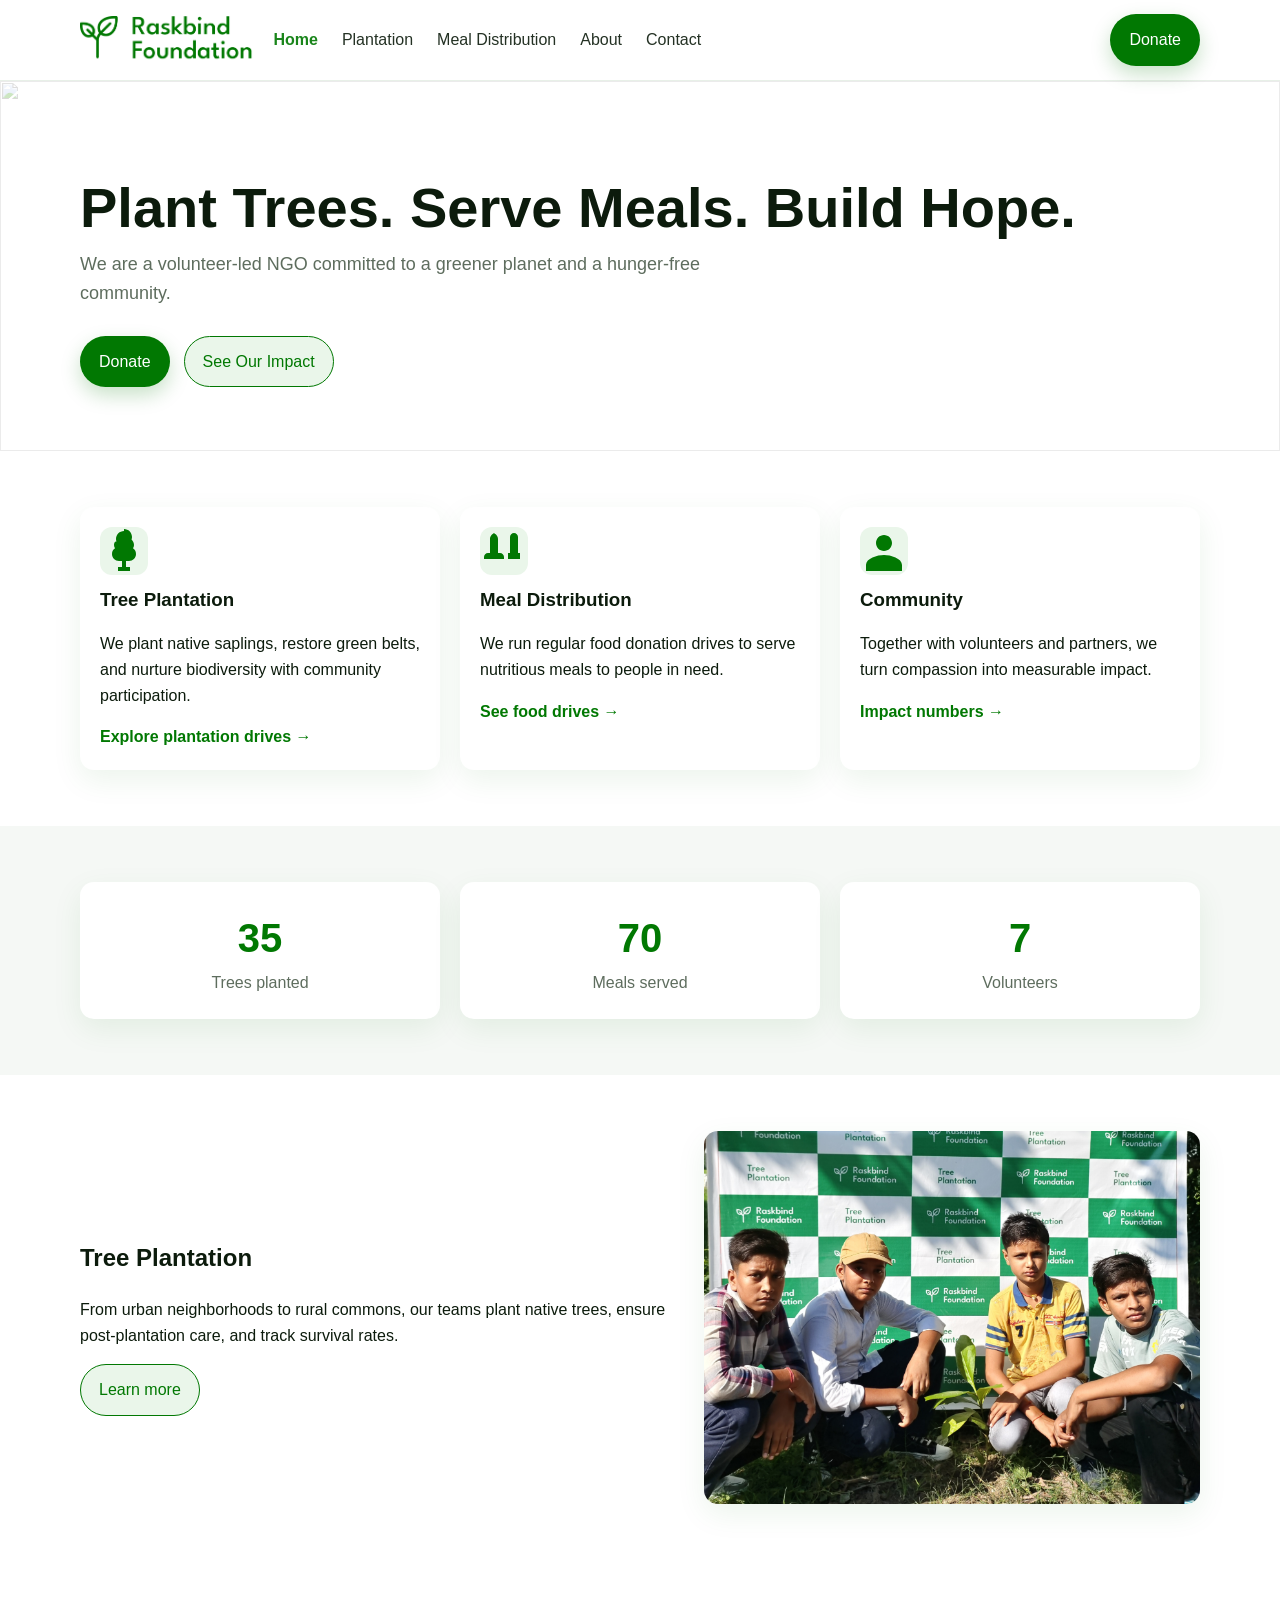
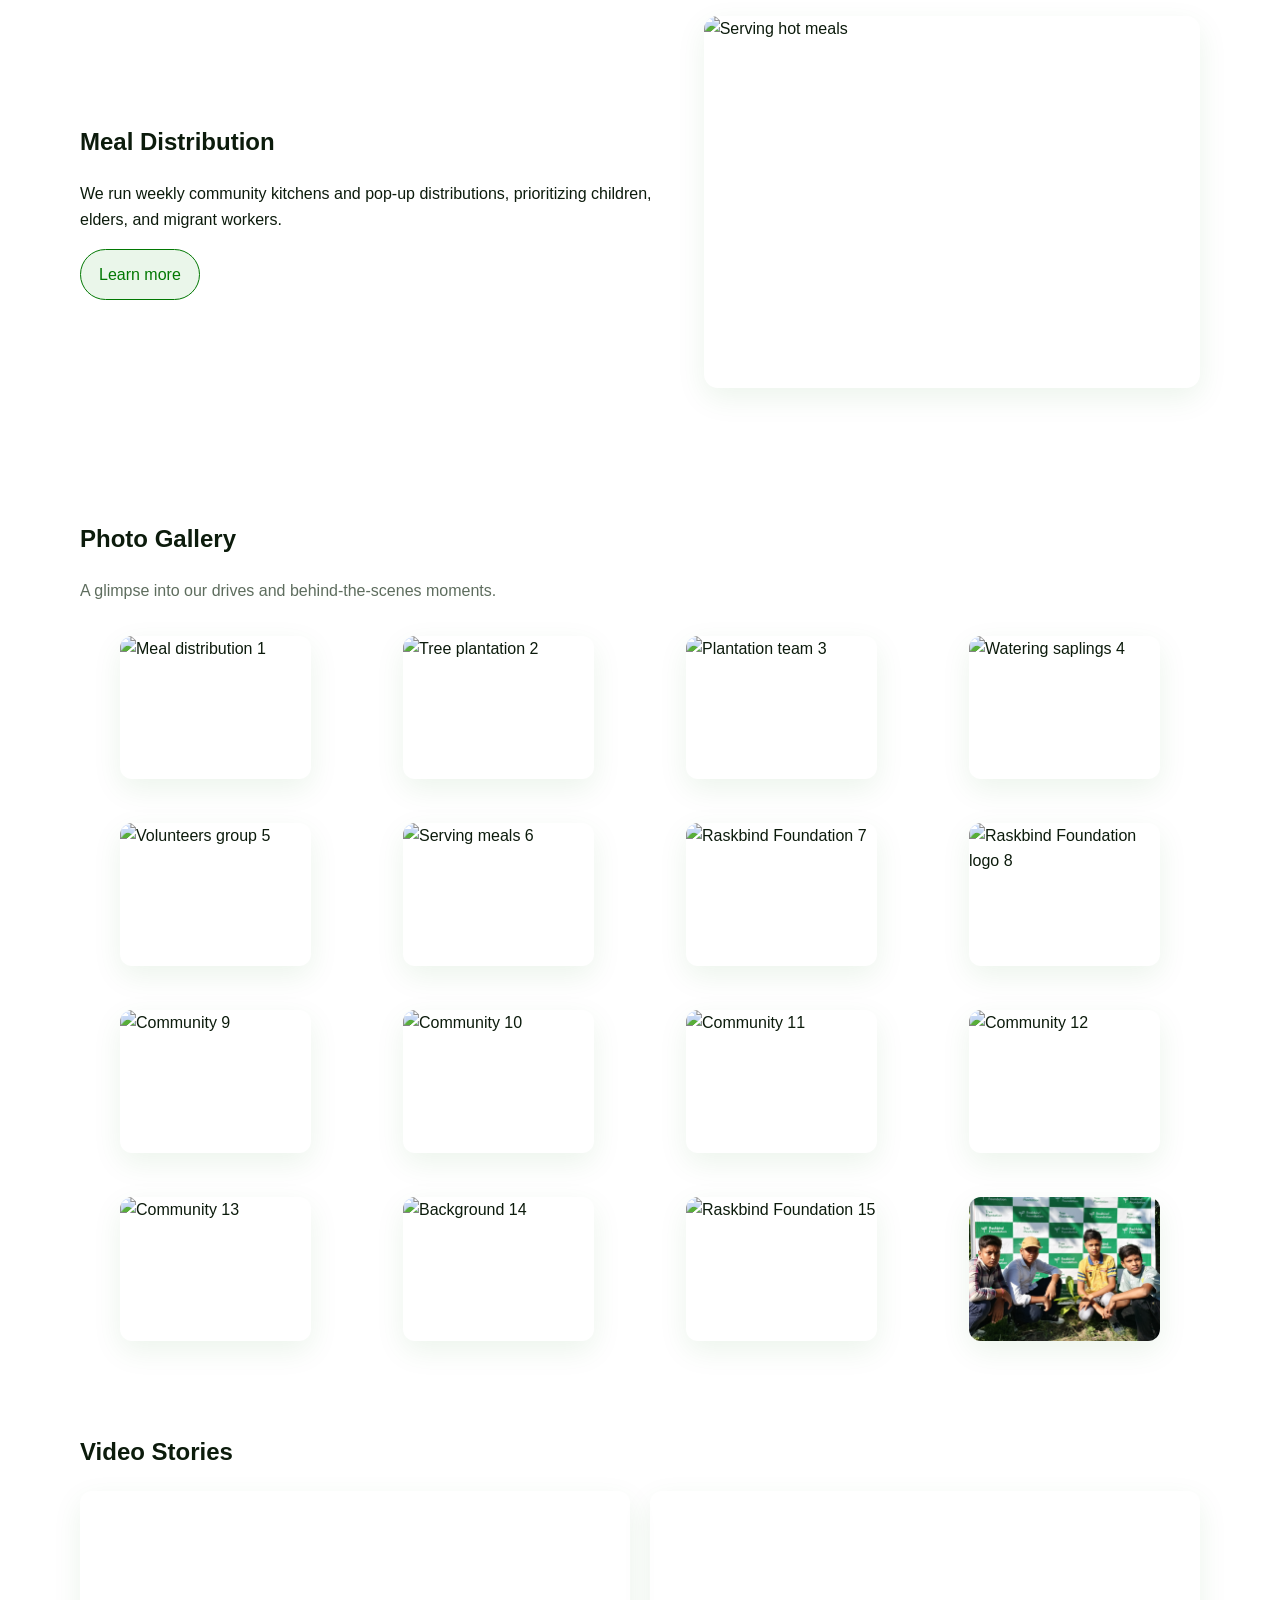
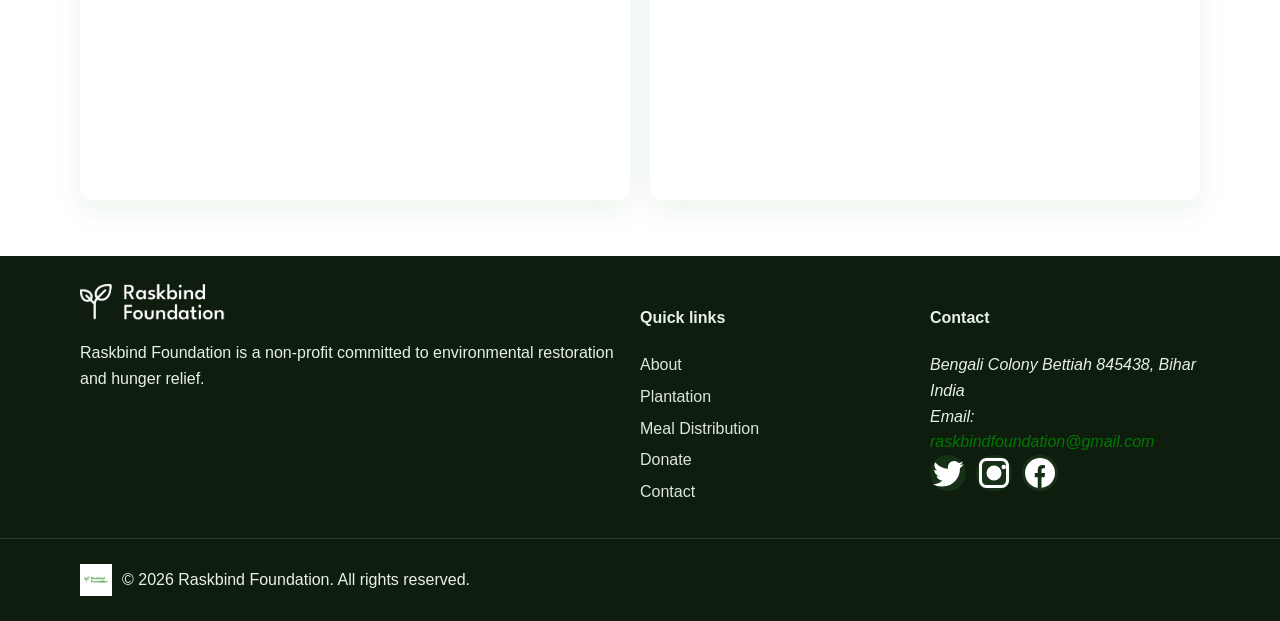
==== index.html @ e59720b3 "first commit" ====
<!DOCTYPE html>
<html lang="en">
<head>
  <meta charset="UTF-8" />
  <meta name="viewport" content="width=device-width, initial-scale=1" />
  <title>Raskbind Foundation | Home</title>
  <meta name="description" content="Raskbind Foundation - Plant Trees. Serve Meals. Build Hope. Join our tree plantation and meal distribution drives." />
  <link rel="preload" href="assets/css/style.css" as="style" />
  <link rel="stylesheet" href="assets/css/style.css" />
  <link rel="icon" href="Images/Green bg logo.jpg" />
</head>
<body>
  <a class="skip-link" href="#main">Skip to content</a>

  <header class="site-header" role="banner">
    <div class="container header-inner">
      <a class="brand" href="index.html" aria-label="Raskbind Foundation home">
        <img src="Images/logo1.png" alt="Raskbind Foundation logo" />
      </a>

      <button class="nav-toggle" aria-expanded="false" aria-controls="primary-nav" aria-label="Open menu">
        <span></span><span></span><span></span>
      </button>

      <nav id="primary-nav" class="nav" role="navigation" aria-label="Primary">
        <ul>
          <li><a href="index.html" aria-current="page">Home</a></li>
          <li><a href="plantation.html">Plantation</a></li>
          <li><a href="meals.html">Meal Distribution</a></li>
          <li><a href="about.html">About</a></li>
          <li><a href="contact.html">Contact</a></li>
        </ul>
      </nav>
      <a class="btn btn-primary donate-cta" href="donate.html">Donate</a>
    </div>
  </header>

  <main id="main">
    <section class="hero" aria-label="Hero">
      <div class="hero-bg" aria-hidden="true">
        <img src="Images/Gallery/plantation-3.jpg" alt="" loading="eager" />
      </div>
      <div class="container hero-content animate-in">
        <h1>Plant Trees. Serve Meals. Build Hope.</h1>
        <p>We are a volunteer-led NGO committed to a greener planet and a hunger-free community.</p>
        <div class="hero-actions">
          <a class="btn btn-primary" href="donate.html">Donate</a>
          <a class="btn btn-outline" href="#impact">See Our Impact</a>
        </div>
      </div>
    </section>

    <section class="pillars container" aria-label="Our Programs">
      <div class="pillar animate-in">
        <div class="icon">
          <svg viewBox="0 0 24 24" aria-hidden="true"><path fill="#017802" d="M12 2c-2.21 0-4 1.79-4 4 0 .46.08.9.23 1.31C7.5 7.11 7 7.98 7 9c0 .62.19 1.19.51 1.66C6.62 11.14 6 12.21 6 13.5 6 15.43 7.57 17 9.5 17H11v3H9v2h6v-2h-2v-3h1.5c1.93 0 3.5-1.57 3.5-3.5 0-1.29-.62-2.36-1.51-2.84.32-.47.51-1.04.51-1.66 0-1.02-.5-1.89-1.23-2.69.15-.41.23-.85.23-1.31 0-2.21-1.79-4-4-4z"/></svg>
        </div>
        <h3>Tree Plantation</h3>
        <p>We plant native saplings, restore green belts, and nurture biodiversity with community participation.</p>
        <a class="text-link" href="plantation.html">Explore plantation drives →</a>
      </div>

      <div class="pillar animate-in">
        <div class="icon">
          <svg viewBox="0 0 24 24" aria-hidden="true"><path fill="#017802" d="M8 3c-1.66 0-3 1.34-3 3v7H4c-1.1 0-2 .9-2 2v1h10v-1c0-1.1-.9-2-2-2H9V6c0-1.66-1.34-3-3-3zm9 0c-1.1 0-2 .9-2 2v8h-1v3h6v-3h-1V5c0-1.1-.9-2-2-2z"/></svg>
        </div>
        <h3>Meal Distribution</h3>
        <p>We run regular food donation drives to serve nutritious meals to people in need.</p>
        <a class="text-link" href="meals.html">See food drives →</a>
      </div>

      <div class="pillar animate-in">
        <div class="icon">
          <svg viewBox="0 0 24 24" aria-hidden="true"><path fill="#017802" d="M12 12c2.21 0 4-1.79 4-4s-1.79-4-4-4-4 1.79-4 4 1.79 4 4 4zm0 2c-3.31 0-9 1.66-9 5v3h18v-3c0-3.34-5.69-5-9-5z"/></svg>
        </div>
        <h3>Community</h3>
        <p>Together with volunteers and partners, we turn compassion into measurable impact.</p>
        <a class="text-link" href="#impact">Impact numbers →</a>
      </div>
    </section>

    <section id="impact" class="impact">
      <div class="container">
        <div class="impact-grid">
          <div class="impact-card animate-in">
            <div class="impact-value" data-target="50">0</div>
            <div class="impact-label">Trees planted</div>
          </div>
          <div class="impact-card animate-in">
            <div class="impact-value" data-target="100">0</div>
            <div class="impact-label">Meals served</div>
          </div>
          <div class="impact-card animate-in">
            <div class="impact-value" data-target="10">0</div>
            <div class="impact-label">Volunteers</div>
          </div>
        </div>
      </div>
    </section>

    <section class="feature-split container">
      <div class="split-text animate-in">
        <h2>Tree Plantation</h2>
        <p>From urban neighborhoods to rural commons, our teams plant native trees, ensure post-plantation care, and track survival rates.</p>
        <a class="btn btn-outline" href="plantation.html">Learn more</a>
      </div>
      <div class="split-media animate-in">
        <img src="Images/Gallery/plantation-17.jpg" alt="Volunteers planting saplings" loading="lazy" />
      </div>
    </section>

    <section class="feature-split container">
      <div class="split-text animate-in">
        <h2>Meal Distribution</h2>
        <p>We run weekly community kitchens and pop-up distributions, prioritizing children, elders, and migrant workers.</p>
        <a class="btn btn-outline" href="meals.html">Learn more</a>
      </div>
      <div class="split-media animate-in">
        <img src="https://i.pinimg.com/736x/bb/57/a9/bb57a94602741cc9d65540580181bd4f.jpg" alt="Serving hot meals" loading="lazy" />
      </div>
    </section>

    <section class="gallery-section" aria-label="Photo Gallery">
      <div class="container">
        <h2 class="animate-in">Photo Gallery</h2>
        <p class="muted animate-in">A glimpse into our drives and behind-the-scenes moments.</p>
        <div id="galleryGrid" class="gallery-grid" aria-live="polite"></div>
      </div>
    </section>

    <section class="video-section" aria-label="Videos">
      <div class="container">
        <h2 class="animate-in">Video Stories</h2>
        <div class="video-grid">
          <div class="video-card animate-in">
            <div class="video-embed ratio-16x9">
              <iframe title="Raskbind plantation story" src="https://www.youtube.com/embed/lm9g_RVQgbk" loading="lazy" allowfullscreen></iframe>
            </div>
          </div>
          <div class="video-card animate-in">
            <div class="video-embed ratio-16x9">
              <iframe title="Raskbind meal distribution" src="https://www.youtube.com/embed/lFfiLcBSj1Q" loading="lazy" allowfullscreen></iframe>
            </div>
          </div>
        </div>
      </div>
    </section>
  </main>

  <footer class="site-footer">
    <div class="container footer-grid">
      <div class="footer-brand">
        <img src="Images/logo2.png" alt="Raskbind Foundation" />
        <p>Raskbind Foundation is a non-profit committed to environmental restoration and hunger relief.</p>
      </div>
      <nav class="footer-nav" aria-label="Footer">
        <h4>Quick links</h4>
        <ul>
          <li><a href="about.html">About</a></li>
          <li><a href="plantation.html">Plantation</a></li>
          <li><a href="meals.html">Meal Distribution</a></li>
          <li><a href="donate.html">Donate</a></li>
          <li><a href="contact.html">Contact</a></li>
        </ul>
      </nav>
      <div class="footer-contact">
        <h4>Contact</h4>
        <address>
          Bengali Colony Bettiah 845438, Bihar India<br />
          Email: <a href="mailto:raskbindfoundation@gmail.com">raskbindfoundation@gmail.com</a>
        </address>
        <div class="socials" aria-label="Social links">
          <a href="#" aria-label="Twitter" class="social">
            <svg viewBox="0 0 24 24" aria-hidden="true"><path fill="#fff" d="M22.46 6c-.77.35-1.6.58-2.46.69.89-.53 1.58-1.36 1.9-2.35-.84.5-1.77.87-2.76 1.07A4.15 4.15 0 0 0 16.1 4c-2.3 0-4.16 1.86-4.16 4.15 0 .33.04.66.11.97-3.46-.17-6.52-1.83-8.57-4.34-.36.62-.56 1.35-.56 2.12 0 1.46.75 2.75 1.9 3.51-.7-.02-1.36-.21-1.94-.53v.05c0 2.04 1.45 3.74 3.36 4.12-.35.1-.72.15-1.1.15-.27 0-.53-.03-.78-.07.53 1.64 2.06 2.83 3.88 2.86A8.33 8.33 0 0 1 2 19.54 11.76 11.76 0 0 0 8.29 21c7.55 0 11.68-6.25 11.68-11.67 0-.18 0-.35-.01-.53.8-.57 1.5-1.28 2.05-2.1z"/></svg>
          </a>
          <a href="#" aria-label="Instagram" class="social">
            <svg viewBox="0 0 24 24" aria-hidden="true"><path fill="#fff" d="M7 2C4.24 2 2 4.24 2 7v10c0 2.76 2.24 5 5 5h10c2.76 0 5-2.24 5-5V7c0-2.76-2.24-5-5-5H7zm10 2c1.66 0 3 1.34 3 3v10c0 1.66-1.34 3-3 3H7c-1.66 0-3-1.34-3-3V7c0-1.66 1.34-3 3-3h10zm-5 3a5 5 0 1 0 0 10 5 5 0 0 0 0-10zm6.5-.5a1.5 1.5 0 1 0 0 3 1.5 1.5 0 0 0 0-3z"/></svg>
          </a>
          <a href="#" aria-label="Facebook" class="social">
            <svg viewBox="0 0 24 24" aria-hidden="true"><path fill="#fff" d="M22 12a10 10 0 1 0-11.5 9.9v-7h-2v-2.9h2v-2.2c0-2 1.2-3.1 3-3.1.9 0 1.8.1 1.8.1v2h-1c-1 0-1.3.6-1.3 1.2v2h2.4L15 14.9h-2v7A10 10 0 0 0 22 12"/></svg>
          </a>
        </div>
      </div>
    </div>
    <div class="footer-bottom">
      <div class="container">
        <img src="Images/White%20bg%20logo.png" alt="Raskbind Foundation" width="32" height="32" />
        <p>© <span id="year"></span> Raskbind Foundation. All rights reserved.</p>
      </div>
    </div>
  </footer>

  <script src="assets/js/main.js" defer></script>
</body>
</html>
---- assets/css/style.css ----
:root{
  --primary:#017802;
  --text:#0c1b0c;
  --muted:#5e6d5e;
  --bg:#ffffff;
  --bg-alt:#f5f8f5;
  --card:#ffffff;
  --shadow:0 10px 30px rgba(1,120,2,0.08);
  --radius:14px;
}
*{box-sizing:border-box}
html,body{margin:0;padding:0}
body{
  font-family: ui-sans-serif, -apple-system, Segoe UI, Roboto, Helvetica, Arial, "Apple Color Emoji","Segoe UI Emoji";
  color:var(--text);
  background:var(--bg);
  line-height:1.6;
}
img{display:block}
main img{width:100%;aspect-ratio:4/3;height:auto;object-fit:cover}
a{color:var(--primary);text-decoration:none}
.container{width:min(1120px, 92%);margin-inline:auto}
.section{padding:64px 0}
.muted{color:var(--muted)}
.sr-only{position:absolute;width:1px;height:1px;padding:0;margin:-1px;overflow:hidden;clip:rect(0,0,0,0);white-space:nowrap;border:0}
.skip-link{position:absolute;left:-999px;top:auto}
.skip-link:focus{left:16px;top:16px;background:#fff;padding:8px 12px;border-radius:8px;box-shadow:var(--shadow)}

/* Header */
.site-header{position:sticky;top:0;background:rgba(255,255,255,0.9);backdrop-filter:saturate(180%) blur(10px);z-index:50;border-bottom:1px solid #e8f0e8}
.header-inner{display:flex;align-items:center;justify-content:space-between;gap:20px;padding:14px 0}
.brand{display:flex;align-items:center;gap:20px;color:inherit;font-weight:700}
.brand img{height:48px;width:auto}
@media (max-width: 640px){
  .brand img{height:36px;width:auto}
}
.nav ul{list-style:none;display:flex;gap:24px;margin:0;padding:0}
.nav a{color:inherit;opacity:.9}
.nav a[aria-current="page"]{color:var(--primary);font-weight:600}
.donate-cta{margin-left:auto}

.nav-toggle{display:none;flex-direction:column;gap:4px;background:none;border:none}
.nav-toggle span{display:block;width:22px;height:2px;background:#263326;border-radius:2px}

/* Hero */
.hero{position:relative;isolation:isolate}
.hero-bg{position:absolute;inset:0;z-index:-1;opacity:.3}
.hero-bg img{width:100%;height:100%;object-fit:cover}
.hero .hero-content{padding:96px 0 64px}
.hero h1{font-size:clamp(32px, 5vw, 56px);line-height:1.1;margin:0 0 12px}
.hero p{max-width:700px;font-size:18px;color:var(--muted);margin:0 0 28px}
.hero-actions{display:flex;gap:14px;flex-wrap:wrap}

/* Buttons */
.btn{display:inline-flex;align-items:center;justify-content:center;gap:10px;padding:12px 18px;border-radius:999px;border:1px solid transparent;cursor:pointer;transition:.2s ease;white-space:nowrap}
.btn:focus{outline:3px solid #a6e0a6;outline-offset:2px}
.btn-primary{background:var(--primary);color:#fff;box-shadow:0 8px 20px rgba(1,120,2,.22)}
.btn-primary:hover{transform:translateY(-1px);box-shadow:0 12px 24px rgba(1,120,2,.28)}
.btn-outline{border-color:var(--primary);color:var(--primary);background:#eaf6ea}
.btn-outline:hover{background:#def2de}
.btn-large{padding:14px 22px;font-size:18px}
.text-link{font-weight:600}

/* Pillars */
.pillars{display:grid;grid-template-columns:repeat(3,1fr);gap:20px;padding:56px 0}
.pillar{background:var(--card);border-radius:var(--radius);box-shadow:var(--shadow);padding:20px}
.pillar .icon{width:48px;height:48px;background:#eaf6ea;border-radius:12px;display:grid;place-items:center;margin-bottom:10px}
.pillar h3{margin:8px 0}

/* Impact */
.impact{background:var(--bg-alt);padding:56px 0}
.impact-grid{display:grid;grid-template-columns:repeat(3,1fr);gap:20px}
.impact-card{background:var(--card);border-radius:var(--radius);box-shadow:var(--shadow);padding:24px;text-align:center}
.impact-value{font-size:40px;font-weight:800;color:var(--primary)}
.impact-label{color:var(--muted)}

/* Feature split */
.feature-split{display:grid;grid-template-columns:1.2fr 1fr;gap:28px;align-items:center;padding:56px 0}
.feature-split.reverse{grid-template-columns:1fr 1.2fr}
.split-media img{border-radius:var(--radius);box-shadow:var(--shadow)}

/* Sub-hero */
.sub-hero{position:relative;background-size:cover;background-position:center;padding:96px 0;color:#fff}
.sub-hero.compact{padding:72px 0}
.sub-hero .overlay{position:absolute;inset:0;background:linear-gradient(180deg, rgba(0,0,0,.45), rgba(0,0,0,.35))}
.sub-hero .container{position:relative}
.sub-hero h1{font-size:42px;margin:0 0 8px}

/* Cards */
.cards-grid{display:grid;grid-template-columns:repeat(3,1fr);gap:20px}
.card{background:var(--card);border-radius:var(--radius);box-shadow:var(--shadow);overflow:hidden}
.card-body{padding:16px}
.card h3{margin:6px 0}

/* Gallery */
.gallery-section{padding:56px 0;background:var(--bg)}
.gallery-grid{display:grid;grid-template-columns:repeat(4,1fr);gap:12px}
.gallery-item{position:relative;overflow:hidden;border-radius:12px;box-shadow:var(--shadow);aspect-ratio:4/3}
.gallery-item img{width:100%;height:100%;object-fit:cover;transition:transform .5s ease}
.gallery-item:hover img{transform:scale(1.06)}

/* Video */
.video-grid{display:grid;grid-template-columns:repeat(2,1fr);gap:20px}
.ratio-16x9{position:relative;padding-top:56.25%;overflow:hidden;border-radius:12px;box-shadow:var(--shadow)}
.ratio-16x9 iframe{position:absolute;inset:0;width:100%;height:100%;border:0}

/* Forms */
form{max-width:700px}
.form-row{display:flex;flex-direction:column;margin-bottom:14px}
label{font-weight:600;margin-bottom:6px}
input,select,textarea{padding:12px 14px;font-size:16px;border:1px solid #d8e3d8;border-radius:12px;background:#fff}
input:focus,select:focus,textarea:focus{outline:3px solid #c9f0c9;border-color:#a8d9a8}
legend{font-weight:700;margin-bottom:8px}
.amount-grid{display:flex;flex-wrap:wrap;gap:10px}
.amount{background:#eaf6ea;border:1px solid #d1ecd1;border-radius:999px;padding:10px 16px;cursor:pointer}
.amount.active{background:var(--primary);color:#fff;border-color:transparent}
.custom-amount{position:relative;display:flex;align-items:center;gap:6px;background:#fff;border:1px dashed #d8e3d8;border-radius:999px;padding:6px 10px}
.custom-amount .currency{color:var(--muted)}
.secure-hint{display:flex;align-items:center;gap:8px;color:var(--muted);font-size:14px;margin-top:6px}

/* Checkout */
.checkout-panel{background:var(--card);border-radius:var(--radius);box-shadow:var(--shadow);padding:24px;max-width:840px;margin-inline:auto}
.checkout-header{display:flex;align-items:center;justify-content:space-between;gap:10px;margin-bottom:10px}
.badge{background:#eaf6ea;border:1px solid #cfe9cf;border-radius:999px;padding:6px 10px;font-size:12px}
.summary{border-top:1px solid #e8f0e8;border-bottom:1px solid #e8f0e8;padding:14px 0;margin:10px 0}
.summary-row{display:flex;align-items:center;justify-content:space-between;padding:8px 0}
.upi-box{display:grid;place-items:center;background:var(--bg-alt);border-radius:12px;padding:16px}
.pay-actions{display:flex;gap:10px;margin-top:12px}
.fine-print{color:var(--muted);font-size:13px;margin-top:10px}

/* Footer */
.site-footer{background:#0f1d0f;color:#e6f2e6;margin-top:56px}
.footer-grid{display:grid;grid-template-columns:2fr 1fr 1fr;gap:20px;padding:28px 0}
.footer-nav ul{list-style:none;margin:0;padding:0}
.footer-nav li{margin:6px 0}
.footer-nav a{color:#dbe8db}
.footer-bottom{border-top:1px solid #2b3a2b}
.footer-bottom .container{display:flex;align-items:center;gap:10px;padding:12px 0}
.socials{display:flex;gap:10px}
.social{display:inline-flex;align-items:center;justify-content:center;width:36px;height:36px;background:#173117;border-radius:999px}
.footer-brand img{height:40px;width:auto}
@media (max-width: 640px){
  .footer-brand img{height:36px;width:auto}
}

/* Animations */
.animate-in{opacity:0;transform:translateY(12px);transition:opacity .6s ease, transform .6s ease}
.animate-in.appear{opacity:1;transform:none}

/* Layout helpers */
.stats-grid{display:grid;grid-template-columns:repeat(3,1fr);gap:20px}
.stat{background:var(--card);border-radius:var(--radius);box-shadow:var(--shadow);padding:20px;text-align:center}
.stat-value{font-size:34px;font-weight:800;color:var(--primary)}
.stat-label{color:var(--muted)}
.about-grid{display:grid;grid-template-columns:repeat(2,1fr);gap:20px}
.about-block{background:var(--card);border-radius:var(--radius);box-shadow:var(--shadow);padding:20px}
.team-grid{display:grid;grid-template-columns:repeat(3,1fr);gap:20px}
.team-card{background:var(--card);border-radius:var(--radius);box-shadow:var(--shadow);padding:14px;text-align:center}
.team-card img{border-radius:12px;height:200px;object-fit:cover;width:100%}
.contact-grid{display:grid;grid-template-columns:1.2fr .8fr;gap:28px}

/* Plantation page specific tweaks */
.sub-hero{overflow:hidden}
.cards-grid img{width:100%;height:auto;display:block}
.card img{width:100%;aspect-ratio:4/3;height:auto;object-fit:cover}
.split-media img{width:100%;aspect-ratio:4/3;height:auto;object-fit:cover}

/* Responsive */
@media (max-width: 980px){
  .pillars{grid-template-columns:1fr 1fr}
  .impact-grid{grid-template-columns:1fr 1fr}
  .feature-split, .feature-split.reverse{grid-template-columns:1fr;}
  .cards-grid{grid-template-columns:1fr 1fr}
  .gallery-grid{grid-template-columns:repeat(3,1fr)}
  .video-grid{grid-template-columns:1fr}
  .footer-grid{grid-template-columns:1fr 1fr}
  .about-grid{grid-template-columns:1fr}
  .team-grid{grid-template-columns:1fr 1fr}
  .contact-grid{grid-template-columns:1fr}
  .stats-grid{grid-template-columns:1fr 1fr}
}
@media (max-width: 640px){
  .nav{position:fixed;inset:64px 0 auto 0;background:#ffffff;border-bottom:1px solid #e8f0e8;display:none}
  .nav.open{display:block}
  .nav ul{flex-direction:column;padding:12px}
  .nav-toggle{display:flex}
  .donate-cta{display:none}
  .pillars{grid-template-columns:1fr}
  .impact-grid{grid-template-columns:1fr}
  .cards-grid{grid-template-columns:1fr}
  .gallery-grid{grid-template-columns:1fr}
  .team-grid{grid-template-columns:1fr}
  .stats-grid{grid-template-columns:1fr}
} 

.transaction-id-input {
  margin-top: 1rem;
}

.transaction-id-input label {
  display: block;
  margin-bottom: 0.5rem;
  font-weight: 600;
}

.transaction-id-input input[type="text"] {
  width: 100%;
  padding: 0.75rem 1rem;
  border: 1px solid #ddd;
  border-radius: 0.5rem;
  font-size: 1rem;
}

.transaction-id-input input[type="text"]:focus {
  outline: 2px solid var(--color-primary);
  border-color: var(--color-primary);
}

.message {
  margin-top: 0.75rem;
  padding: 0.75rem 1rem;
  border-radius: 0.5rem;
  font-weight: 600;
  text-align: center;
  opacity: 0;
  transition: opacity 0.3s ease-in-out;
}

.message.success {
  background-color: #e6ffe6; /* Light green */
  color: #008000; /* Green */
  opacity: 1;
}

.message.error {
  background-color: #ffe6e6; /* Light red */
  color: #cc0000; /* Red */
  opacity: 1;
}
---- assets/css/style.css ----
:root{
  --primary:#017802;
  --text:#0c1b0c;
  --muted:#5e6d5e;
  --bg:#ffffff;
  --bg-alt:#f5f8f5;
  --card:#ffffff;
  --shadow:0 10px 30px rgba(1,120,2,0.08);
  --radius:14px;
}
*{box-sizing:border-box}
html,body{margin:0;padding:0}
body{
  font-family: ui-sans-serif, -apple-system, Segoe UI, Roboto, Helvetica, Arial, "Apple Color Emoji","Segoe UI Emoji";
  color:var(--text);
  background:var(--bg);
  line-height:1.6;
}
img{display:block}
main img{width:100%;aspect-ratio:4/3;height:auto;object-fit:cover}
a{color:var(--primary);text-decoration:none}
.container{width:min(1120px, 92%);margin-inline:auto}
.section{padding:64px 0}
.muted{color:var(--muted)}
.sr-only{position:absolute;width:1px;height:1px;padding:0;margin:-1px;overflow:hidden;clip:rect(0,0,0,0);white-space:nowrap;border:0}
.skip-link{position:absolute;left:-999px;top:auto}
.skip-link:focus{left:16px;top:16px;background:#fff;padding:8px 12px;border-radius:8px;box-shadow:var(--shadow)}

/* Header */
.site-header{position:sticky;top:0;background:rgba(255,255,255,0.9);backdrop-filter:saturate(180%) blur(10px);z-index:50;border-bottom:1px solid #e8f0e8}
.header-inner{display:flex;align-items:center;justify-content:space-between;gap:20px;padding:14px 0}
.brand{display:flex;align-items:center;gap:20px;color:inherit;font-weight:700}
.brand img{height:48px;width:auto}
@media (max-width: 640px){
  .brand img{height:36px;width:auto}
}
.nav ul{list-style:none;display:flex;gap:24px;margin:0;padding:0}
.nav a{color:inherit;opacity:.9}
.nav a[aria-current="page"]{color:var(--primary);font-weight:600}
.donate-cta{margin-left:auto}

.nav-toggle{display:none;flex-direction:column;gap:4px;background:none;border:none}
.nav-toggle span{display:block;width:22px;height:2px;background:#263326;border-radius:2px}

/* Hero */
.hero{position:relative;isolation:isolate}
.hero-bg{position:absolute;inset:0;z-index:-1;opacity:.3}
.hero-bg img{width:100%;height:100%;object-fit:cover}
.hero .hero-content{padding:96px 0 64px}
.hero h1{font-size:clamp(32px, 5vw, 56px);line-height:1.1;margin:0 0 12px}
.hero p{max-width:700px;font-size:18px;color:var(--muted);margin:0 0 28px}
.hero-actions{display:flex;gap:14px;flex-wrap:wrap}

/* Buttons */
.btn{display:inline-flex;align-items:center;justify-content:center;gap:10px;padding:12px 18px;border-radius:999px;border:1px solid transparent;cursor:pointer;transition:.2s ease;white-space:nowrap}
.btn:focus{outline:3px solid #a6e0a6;outline-offset:2px}
.btn-primary{background:var(--primary);color:#fff;box-shadow:0 8px 20px rgba(1,120,2,.22)}
.btn-primary:hover{transform:translateY(-1px);box-shadow:0 12px 24px rgba(1,120,2,.28)}
.btn-outline{border-color:var(--primary);color:var(--primary);background:#eaf6ea}
.btn-outline:hover{background:#def2de}
.btn-large{padding:14px 22px;font-size:18px}
.text-link{font-weight:600}

/* Pillars */
.pillars{display:grid;grid-template-columns:repeat(3,1fr);gap:20px;padding:56px 0}
.pillar{background:var(--card);border-radius:var(--radius);box-shadow:var(--shadow);padding:20px}
.pillar .icon{width:48px;height:48px;background:#eaf6ea;border-radius:12px;display:grid;place-items:center;margin-bottom:10px}
.pillar h3{margin:8px 0}

/* Impact */
.impact{background:var(--bg-alt);padding:56px 0}
.impact-grid{display:grid;grid-template-columns:repeat(3,1fr);gap:20px}
.impact-card{background:var(--card);border-radius:var(--radius);box-shadow:var(--shadow);padding:24px;text-align:center}
.impact-value{font-size:40px;font-weight:800;color:var(--primary)}
.impact-label{color:var(--muted)}

/* Feature split */
.feature-split{display:grid;grid-template-columns:1.2fr 1fr;gap:28px;align-items:center;padding:56px 0}
.feature-split.reverse{grid-template-columns:1fr 1.2fr}
.split-media img{border-radius:var(--radius);box-shadow:var(--shadow)}

/* Sub-hero */
.sub-hero{position:relative;background-size:cover;background-position:center;padding:96px 0;color:#fff}
.sub-hero.compact{padding:72px 0}
.sub-hero .overlay{position:absolute;inset:0;background:linear-gradient(180deg, rgba(0,0,0,.45), rgba(0,0,0,.35))}
.sub-hero .container{position:relative}
.sub-hero h1{font-size:42px;margin:0 0 8px}

/* Cards */
.cards-grid{display:grid;grid-template-columns:repeat(3,1fr);gap:20px}
.card{background:var(--card);border-radius:var(--radius);box-shadow:var(--shadow);overflow:hidden}
.card-body{padding:16px}
.card h3{margin:6px 0}

/* Gallery */
.gallery-section{padding:56px 0;background:var(--bg)}
.gallery-grid{display:grid;grid-template-columns:repeat(4,1fr);gap:12px}
.gallery-item{position:relative;overflow:hidden;border-radius:12px;box-shadow:var(--shadow);aspect-ratio:4/3}
.gallery-item img{width:100%;height:100%;object-fit:cover;transition:transform .5s ease}
.gallery-item:hover img{transform:scale(1.06)}

/* Video */
.video-grid{display:grid;grid-template-columns:repeat(2,1fr);gap:20px}
.ratio-16x9{position:relative;padding-top:56.25%;overflow:hidden;border-radius:12px;box-shadow:var(--shadow)}
.ratio-16x9 iframe{position:absolute;inset:0;width:100%;height:100%;border:0}

/* Forms */
form{max-width:700px}
.form-row{display:flex;flex-direction:column;margin-bottom:14px}
label{font-weight:600;margin-bottom:6px}
input,select,textarea{padding:12px 14px;font-size:16px;border:1px solid #d8e3d8;border-radius:12px;background:#fff}
input:focus,select:focus,textarea:focus{outline:3px solid #c9f0c9;border-color:#a8d9a8}
legend{font-weight:700;margin-bottom:8px}
.amount-grid{display:flex;flex-wrap:wrap;gap:10px}
.amount{background:#eaf6ea;border:1px solid #d1ecd1;border-radius:999px;padding:10px 16px;cursor:pointer}
.amount.active{background:var(--primary);color:#fff;border-color:transparent}
.custom-amount{position:relative;display:flex;align-items:center;gap:6px;background:#fff;border:1px dashed #d8e3d8;border-radius:999px;padding:6px 10px}
.custom-amount .currency{color:var(--muted)}
.secure-hint{display:flex;align-items:center;gap:8px;color:var(--muted);font-size:14px;margin-top:6px}

/* Checkout */
.checkout-panel{background:var(--card);border-radius:var(--radius);box-shadow:var(--shadow);padding:24px;max-width:840px;margin-inline:auto}
.checkout-header{display:flex;align-items:center;justify-content:space-between;gap:10px;margin-bottom:10px}
.badge{background:#eaf6ea;border:1px solid #cfe9cf;border-radius:999px;padding:6px 10px;font-size:12px}
.summary{border-top:1px solid #e8f0e8;border-bottom:1px solid #e8f0e8;padding:14px 0;margin:10px 0}
.summary-row{display:flex;align-items:center;justify-content:space-between;padding:8px 0}
.upi-box{display:grid;place-items:center;background:var(--bg-alt);border-radius:12px;padding:16px}
.pay-actions{display:flex;gap:10px;margin-top:12px}
.fine-print{color:var(--muted);font-size:13px;margin-top:10px}

/* Footer */
.site-footer{background:#0f1d0f;color:#e6f2e6;margin-top:56px}
.footer-grid{display:grid;grid-template-columns:2fr 1fr 1fr;gap:20px;padding:28px 0}
.footer-nav ul{list-style:none;margin:0;padding:0}
.footer-nav li{margin:6px 0}
.footer-nav a{color:#dbe8db}
.footer-bottom{border-top:1px solid #2b3a2b}
.footer-bottom .container{display:flex;align-items:center;gap:10px;padding:12px 0}
.socials{display:flex;gap:10px}
.social{display:inline-flex;align-items:center;justify-content:center;width:36px;height:36px;background:#173117;border-radius:999px}
.footer-brand img{height:40px;width:auto}
@media (max-width: 640px){
  .footer-brand img{height:36px;width:auto}
}

/* Animations */
.animate-in{opacity:0;transform:translateY(12px);transition:opacity .6s ease, transform .6s ease}
.animate-in.appear{opacity:1;transform:none}

/* Layout helpers */
.stats-grid{display:grid;grid-template-columns:repeat(3,1fr);gap:20px}
.stat{background:var(--card);border-radius:var(--radius);box-shadow:var(--shadow);padding:20px;text-align:center}
.stat-value{font-size:34px;font-weight:800;color:var(--primary)}
.stat-label{color:var(--muted)}
.about-grid{display:grid;grid-template-columns:repeat(2,1fr);gap:20px}
.about-block{background:var(--card);border-radius:var(--radius);box-shadow:var(--shadow);padding:20px}
.team-grid{display:grid;grid-template-columns:repeat(3,1fr);gap:20px}
.team-card{background:var(--card);border-radius:var(--radius);box-shadow:var(--shadow);padding:14px;text-align:center}
.team-card img{border-radius:12px;height:200px;object-fit:cover;width:100%}
.contact-grid{display:grid;grid-template-columns:1.2fr .8fr;gap:28px}

/* Plantation page specific tweaks */
.sub-hero{overflow:hidden}
.cards-grid img{width:100%;height:auto;display:block}
.card img{width:100%;aspect-ratio:4/3;height:auto;object-fit:cover}
.split-media img{width:100%;aspect-ratio:4/3;height:auto;object-fit:cover}

/* Responsive */
@media (max-width: 980px){
  .pillars{grid-template-columns:1fr 1fr}
  .impact-grid{grid-template-columns:1fr 1fr}
  .feature-split, .feature-split.reverse{grid-template-columns:1fr;}
  .cards-grid{grid-template-columns:1fr 1fr}
  .gallery-grid{grid-template-columns:repeat(3,1fr)}
  .video-grid{grid-template-columns:1fr}
  .footer-grid{grid-template-columns:1fr 1fr}
  .about-grid{grid-template-columns:1fr}
  .team-grid{grid-template-columns:1fr 1fr}
  .contact-grid{grid-template-columns:1fr}
  .stats-grid{grid-template-columns:1fr 1fr}
}
@media (max-width: 640px){
  .nav{position:fixed;inset:64px 0 auto 0;background:#ffffff;border-bottom:1px solid #e8f0e8;display:none}
  .nav.open{display:block}
  .nav ul{flex-direction:column;padding:12px}
  .nav-toggle{display:flex}
  .donate-cta{display:none}
  .pillars{grid-template-columns:1fr}
  .impact-grid{grid-template-columns:1fr}
  .cards-grid{grid-template-columns:1fr}
  .gallery-grid{grid-template-columns:1fr}
  .team-grid{grid-template-columns:1fr}
  .stats-grid{grid-template-columns:1fr}
} 

.transaction-id-input {
  margin-top: 1rem;
}

.transaction-id-input label {
  display: block;
  margin-bottom: 0.5rem;
  font-weight: 600;
}

.transaction-id-input input[type="text"] {
  width: 100%;
  padding: 0.75rem 1rem;
  border: 1px solid #ddd;
  border-radius: 0.5rem;
  font-size: 1rem;
}

.transaction-id-input input[type="text"]:focus {
  outline: 2px solid var(--color-primary);
  border-color: var(--color-primary);
}

.message {
  margin-top: 0.75rem;
  padding: 0.75rem 1rem;
  border-radius: 0.5rem;
  font-weight: 600;
  text-align: center;
  opacity: 0;
  transition: opacity 0.3s ease-in-out;
}

.message.success {
  background-color: #e6ffe6; /* Light green */
  color: #008000; /* Green */
  opacity: 1;
}

.message.error {
  background-color: #ffe6e6; /* Light red */
  color: #cc0000; /* Red */
  opacity: 1;
}
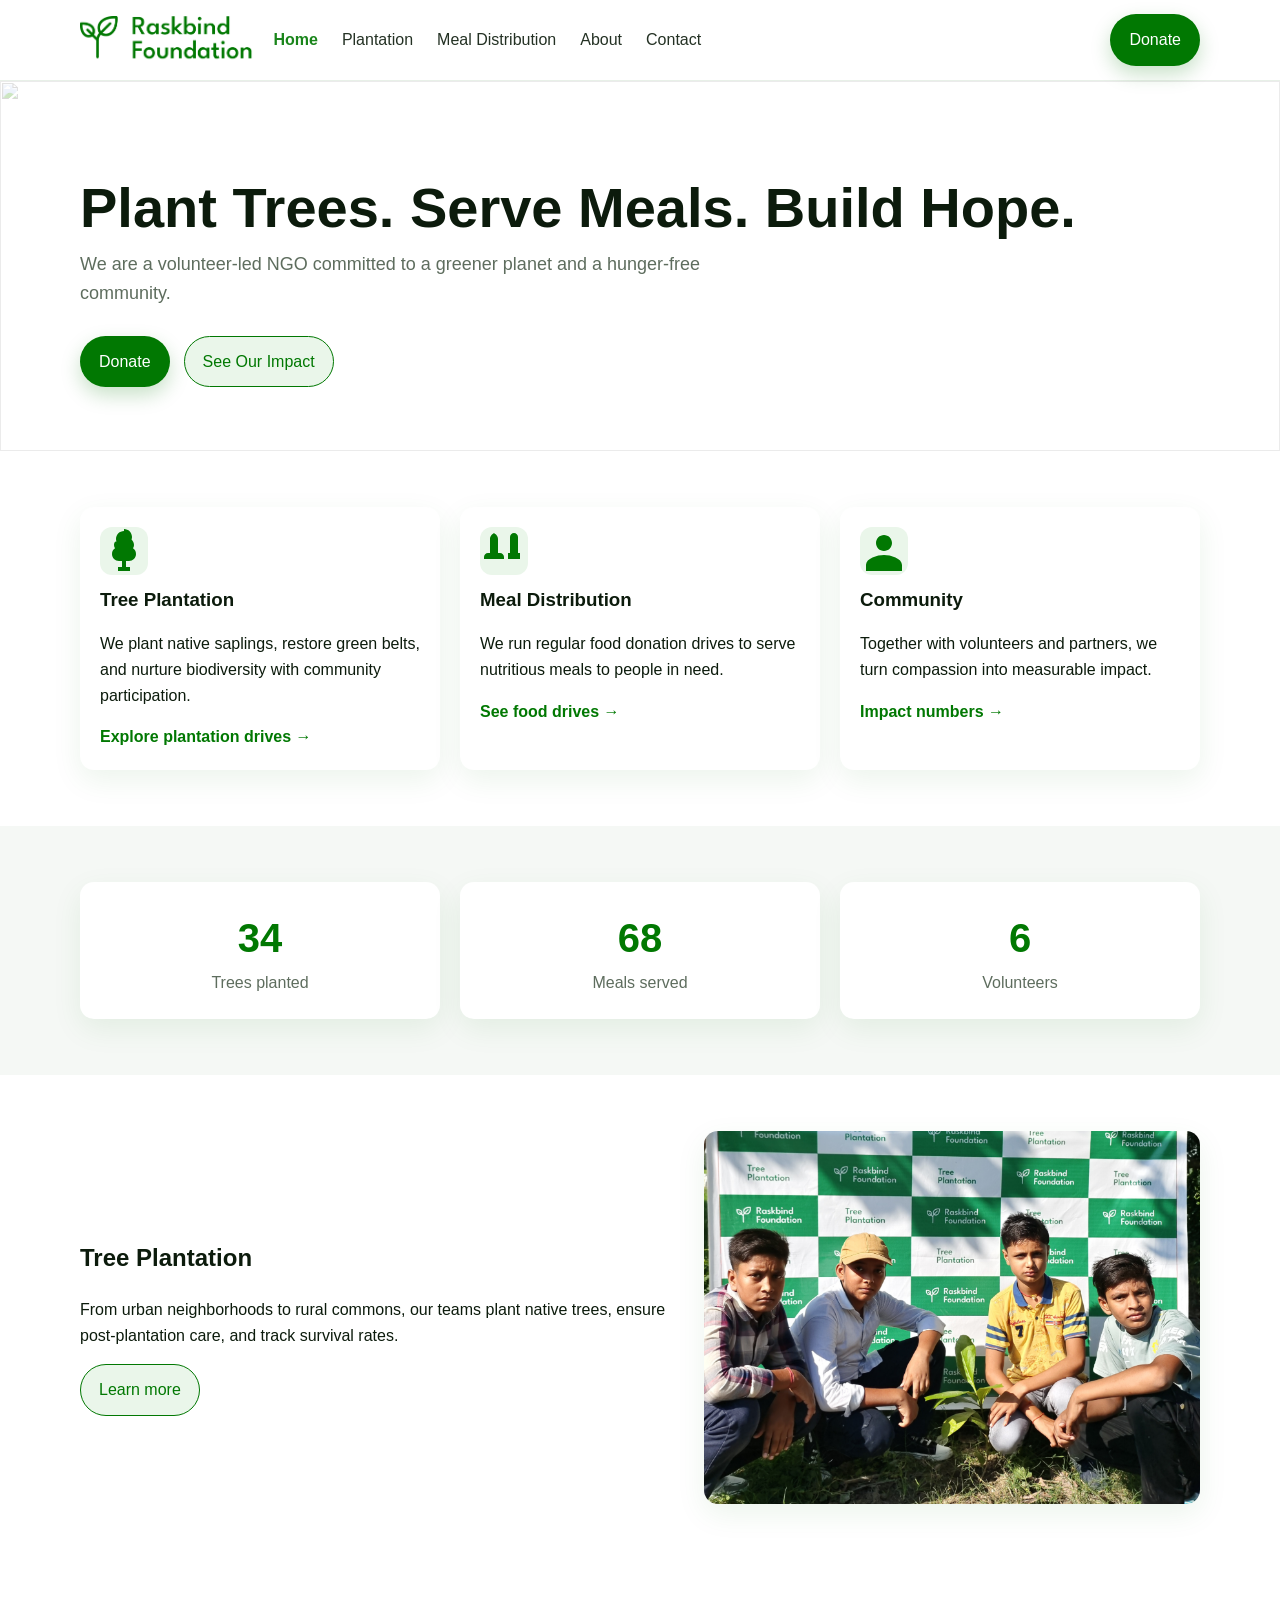
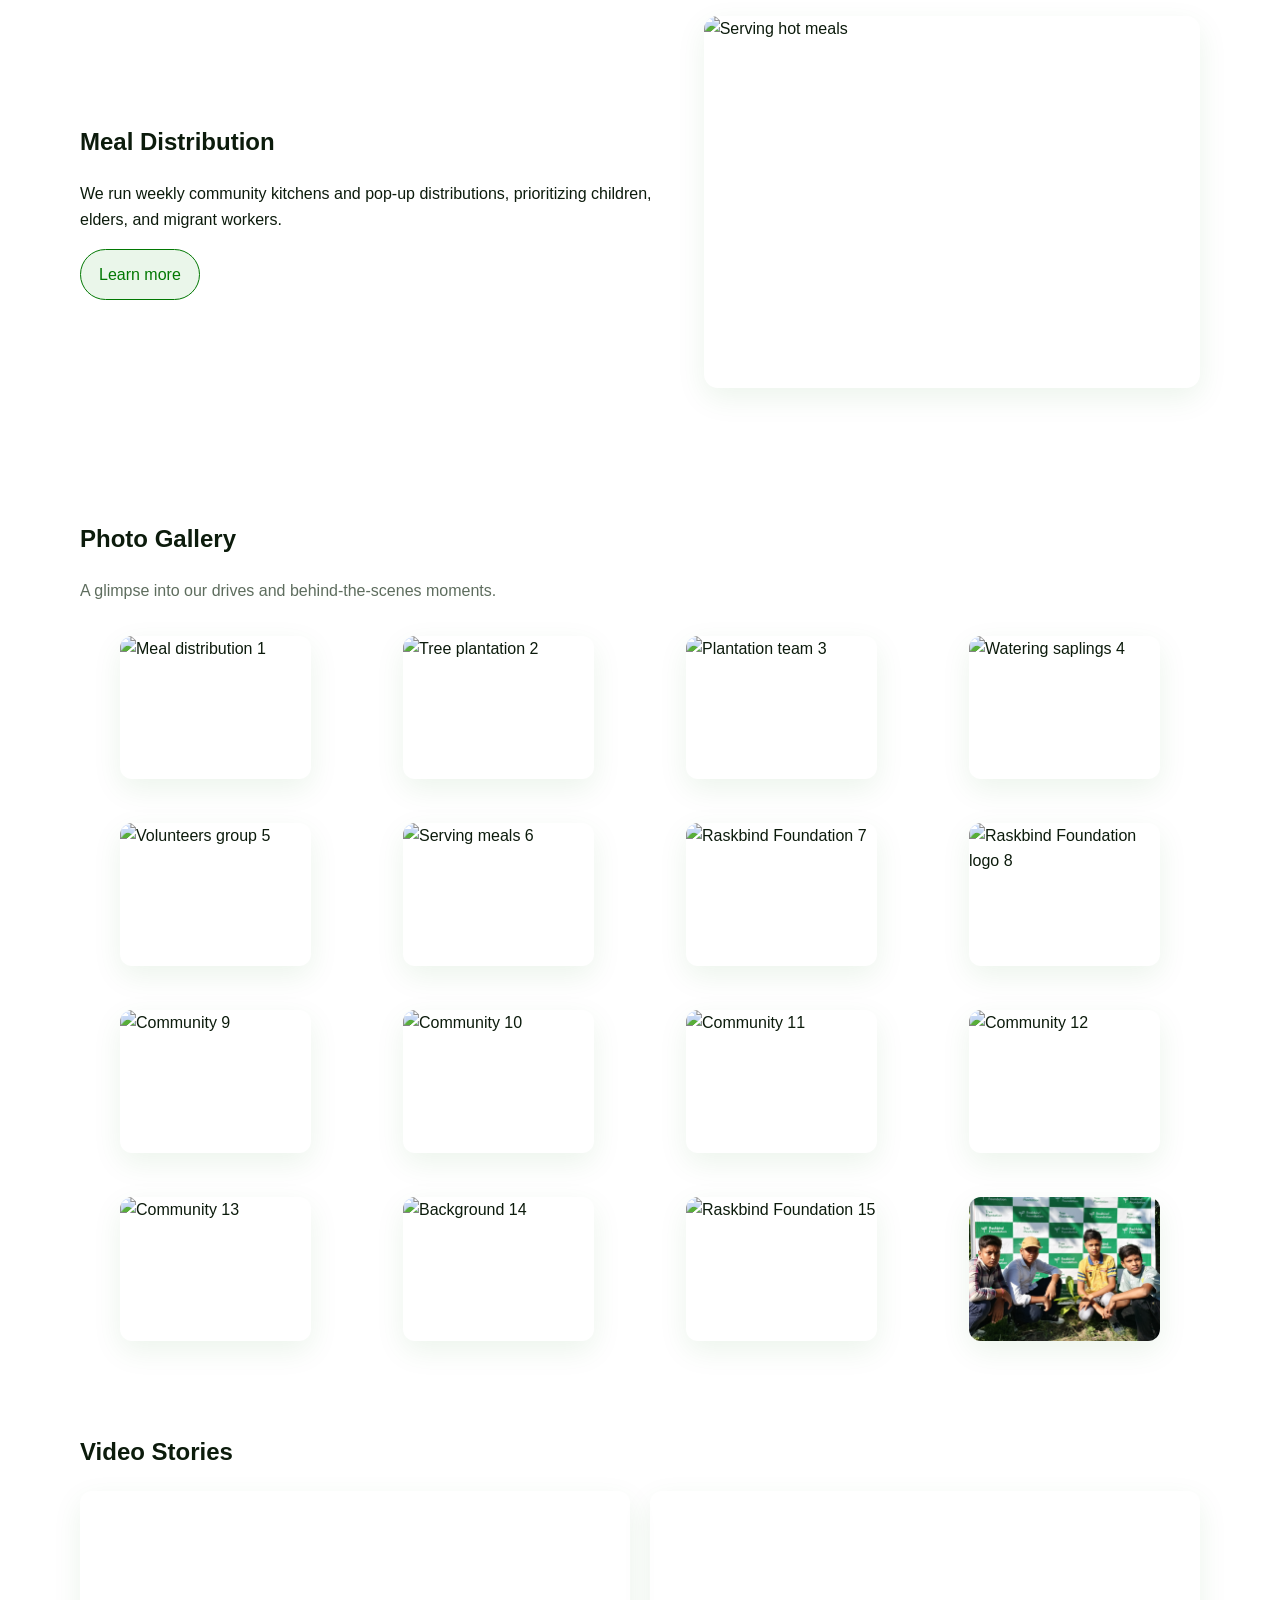
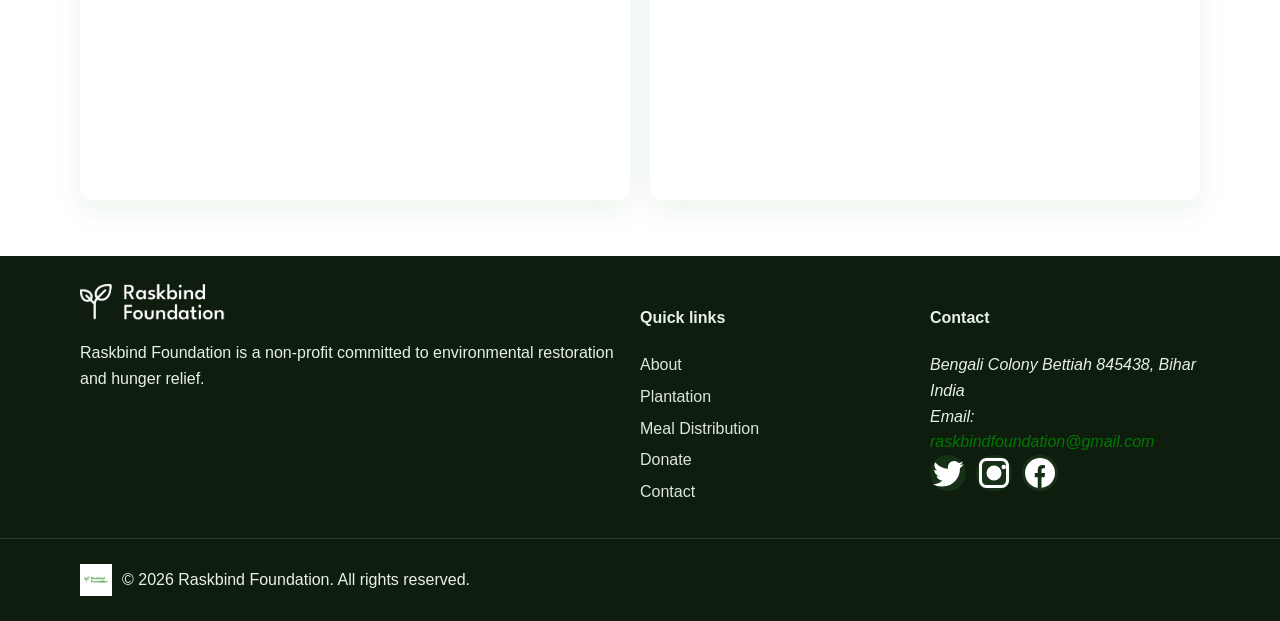
==== commit 373aaa1c: "second commit" ====
--- a/index.html
+++ b/index.html
@@ -3,6 +3,7 @@
 <head>
   <meta charset="UTF-8" />
   <meta name="viewport" content="width=device-width, initial-scale=1" />
+  <meta name="google-site-verification" content="2R_oA-Y-sCQ3VGidgw_z3qxV-W5veOJ1yYO_vNb1RhM" />
   <title>Raskbind Foundation | Home</title>
   <meta name="description" content="Raskbind Foundation - Plant Trees. Serve Meals. Build Hope. Join our tree plantation and meal distribution drives." />
   <link rel="preload" href="assets/css/style.css" as="style" />
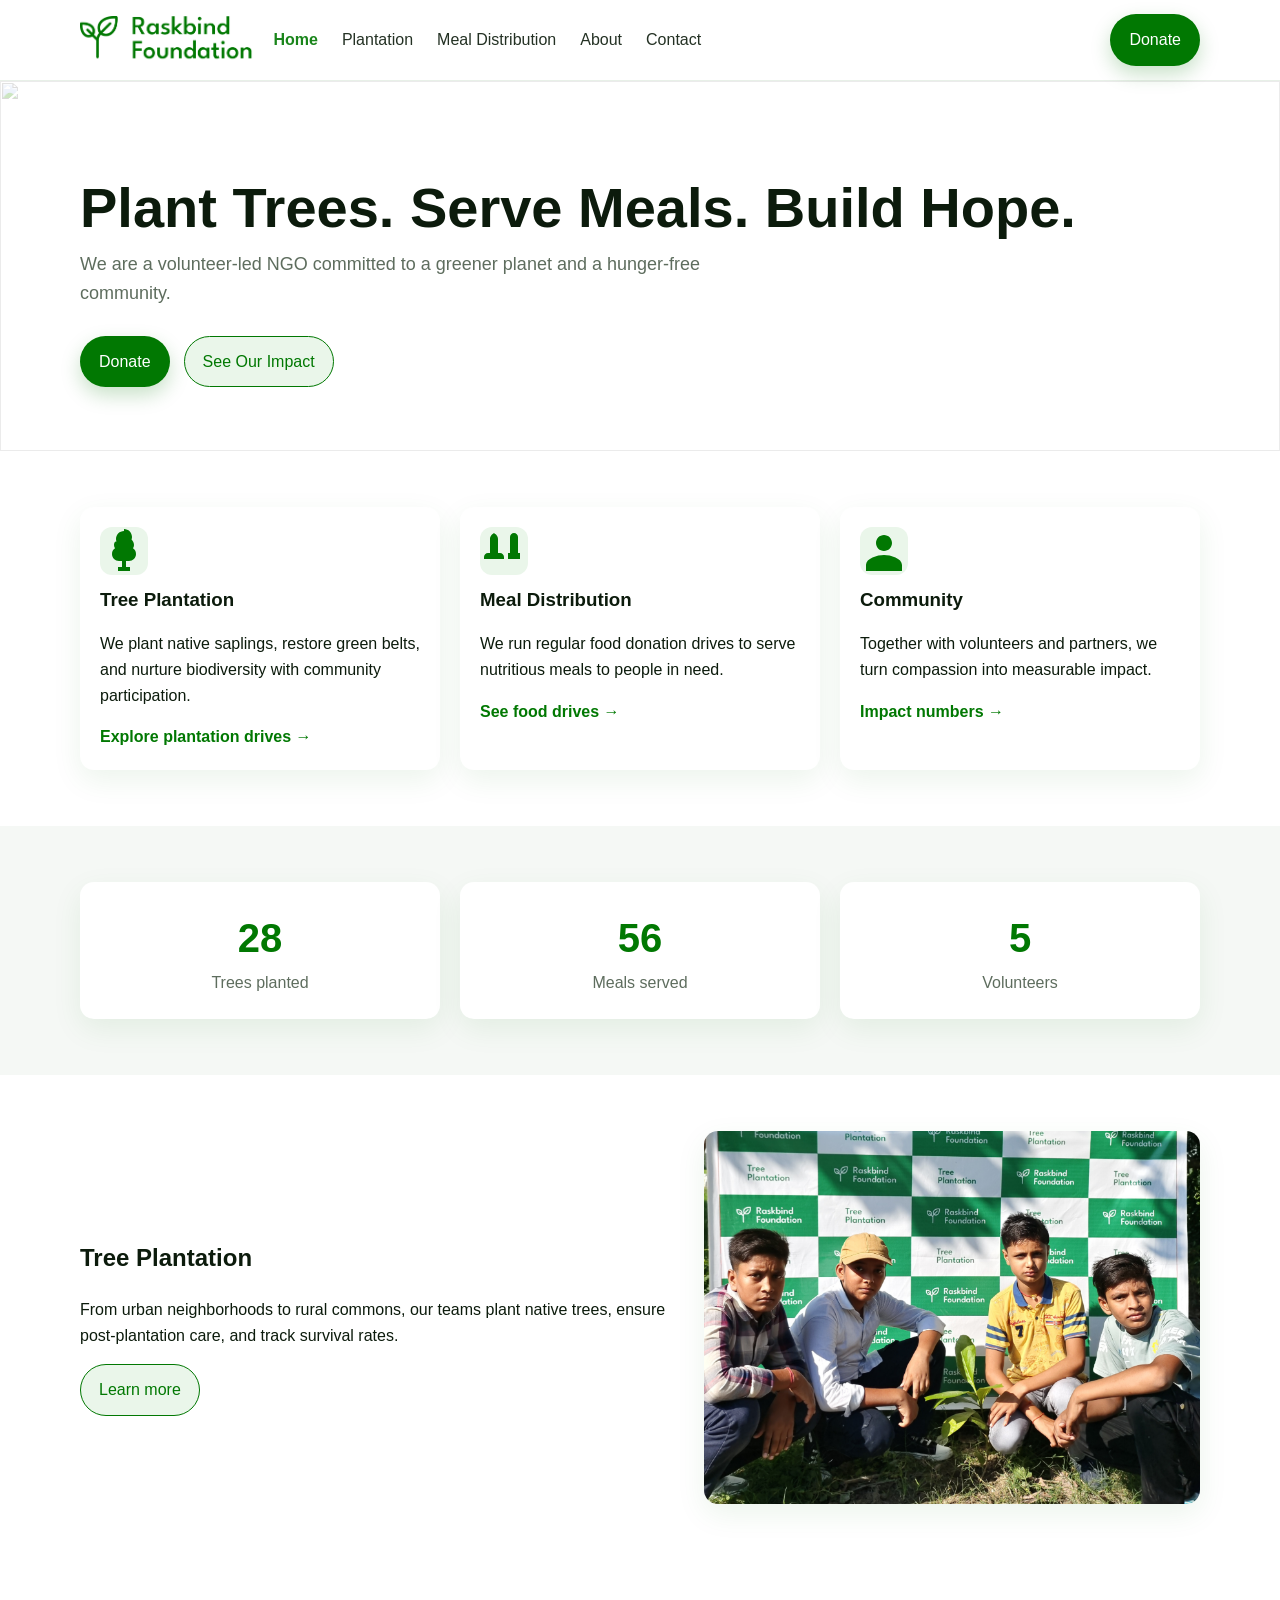
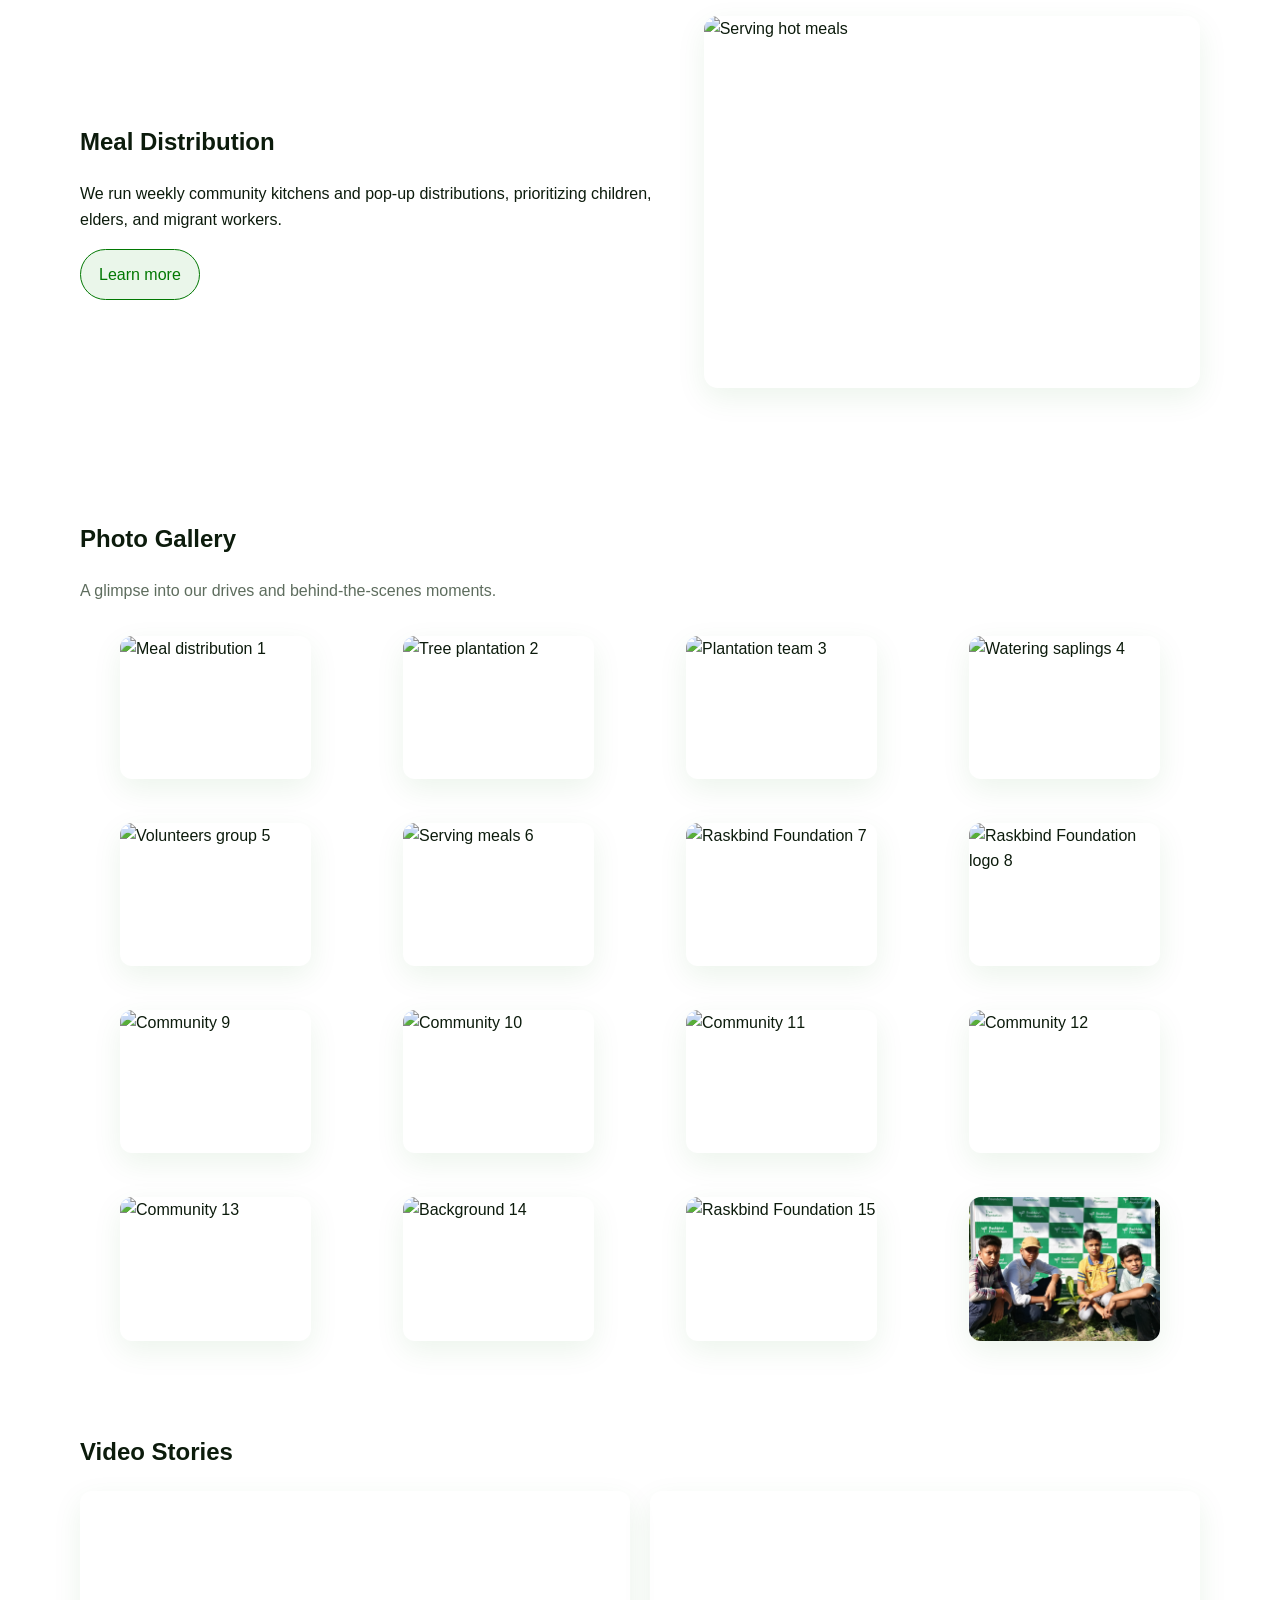
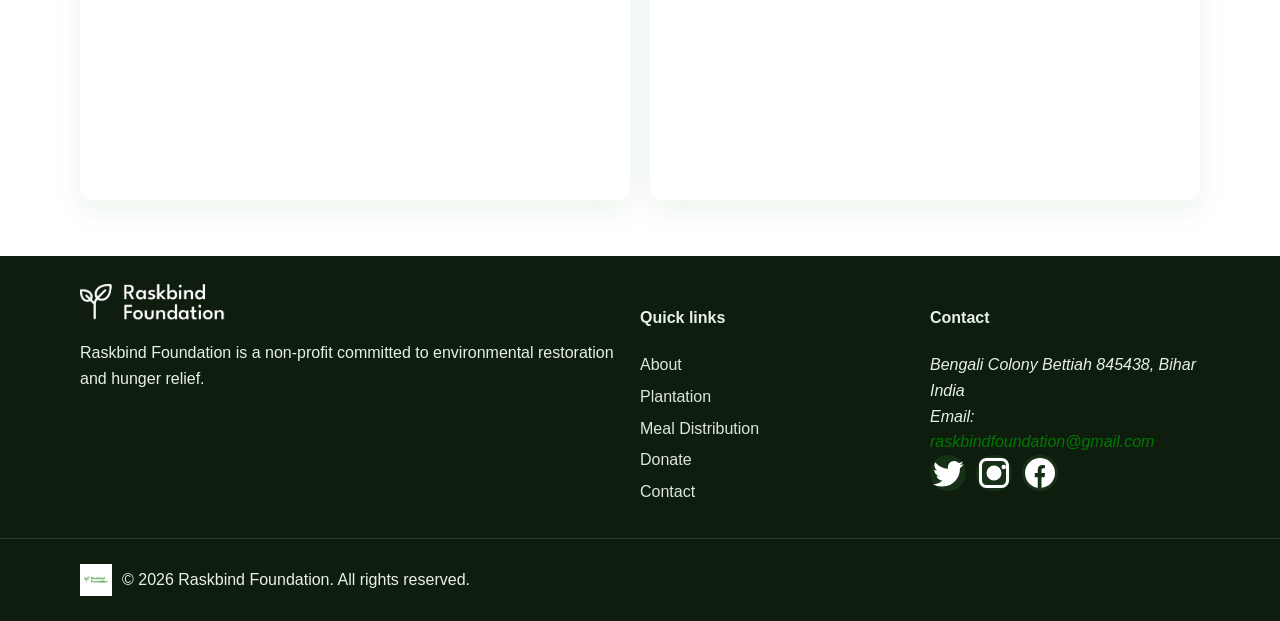
==== commit 0708070c: "third commit" ====
--- a/index.html
+++ b/index.html
@@ -1,15 +1,18 @@
 <!DOCTYPE html>
 <html lang="en">
+
 <head>
   <meta charset="UTF-8" />
   <meta name="viewport" content="width=device-width, initial-scale=1" />
   <meta name="google-site-verification" content="2R_oA-Y-sCQ3VGidgw_z3qxV-W5veOJ1yYO_vNb1RhM" />
   <title>Raskbind Foundation | Home</title>
-  <meta name="description" content="Raskbind Foundation - Plant Trees. Serve Meals. Build Hope. Join our tree plantation and meal distribution drives." />
+  <meta name="description"
+    content="Raskbind Foundation - Plant Trees. Serve Meals. Build Hope. Join our tree plantation and meal distribution drives." />
   <link rel="preload" href="assets/css/style.css" as="style" />
   <link rel="stylesheet" href="assets/css/style.css" />
-  <link rel="icon" href="Images/Green bg logo.jpg" />
+  <link rel="icon" href="Images/logo.svg" />
 </head>
+
 <body>
   <a class="skip-link" href="#main">Skip to content</a>
 
@@ -54,7 +57,10 @@
     <section class="pillars container" aria-label="Our Programs">
       <div class="pillar animate-in">
         <div class="icon">
-          <svg viewBox="0 0 24 24" aria-hidden="true"><path fill="#017802" d="M12 2c-2.21 0-4 1.79-4 4 0 .46.08.9.23 1.31C7.5 7.11 7 7.98 7 9c0 .62.19 1.19.51 1.66C6.62 11.14 6 12.21 6 13.5 6 15.43 7.57 17 9.5 17H11v3H9v2h6v-2h-2v-3h1.5c1.93 0 3.5-1.57 3.5-3.5 0-1.29-.62-2.36-1.51-2.84.32-.47.51-1.04.51-1.66 0-1.02-.5-1.89-1.23-2.69.15-.41.23-.85.23-1.31 0-2.21-1.79-4-4-4z"/></svg>
+          <svg viewBox="0 0 24 24" aria-hidden="true">
+            <path fill="#017802"
+              d="M12 2c-2.21 0-4 1.79-4 4 0 .46.08.9.23 1.31C7.5 7.11 7 7.98 7 9c0 .62.19 1.19.51 1.66C6.62 11.14 6 12.21 6 13.5 6 15.43 7.57 17 9.5 17H11v3H9v2h6v-2h-2v-3h1.5c1.93 0 3.5-1.57 3.5-3.5 0-1.29-.62-2.36-1.51-2.84.32-.47.51-1.04.51-1.66 0-1.02-.5-1.89-1.23-2.69.15-.41.23-.85.23-1.31 0-2.21-1.79-4-4-4z" />
+          </svg>
         </div>
         <h3>Tree Plantation</h3>
         <p>We plant native saplings, restore green belts, and nurture biodiversity with community participation.</p>
@@ -63,7 +69,10 @@
 
       <div class="pillar animate-in">
         <div class="icon">
-          <svg viewBox="0 0 24 24" aria-hidden="true"><path fill="#017802" d="M8 3c-1.66 0-3 1.34-3 3v7H4c-1.1 0-2 .9-2 2v1h10v-1c0-1.1-.9-2-2-2H9V6c0-1.66-1.34-3-3-3zm9 0c-1.1 0-2 .9-2 2v8h-1v3h6v-3h-1V5c0-1.1-.9-2-2-2z"/></svg>
+          <svg viewBox="0 0 24 24" aria-hidden="true">
+            <path fill="#017802"
+              d="M8 3c-1.66 0-3 1.34-3 3v7H4c-1.1 0-2 .9-2 2v1h10v-1c0-1.1-.9-2-2-2H9V6c0-1.66-1.34-3-3-3zm9 0c-1.1 0-2 .9-2 2v8h-1v3h6v-3h-1V5c0-1.1-.9-2-2-2z" />
+          </svg>
         </div>
         <h3>Meal Distribution</h3>
         <p>We run regular food donation drives to serve nutritious meals to people in need.</p>
@@ -72,7 +81,10 @@
 
       <div class="pillar animate-in">
         <div class="icon">
-          <svg viewBox="0 0 24 24" aria-hidden="true"><path fill="#017802" d="M12 12c2.21 0 4-1.79 4-4s-1.79-4-4-4-4 1.79-4 4 1.79 4 4 4zm0 2c-3.31 0-9 1.66-9 5v3h18v-3c0-3.34-5.69-5-9-5z"/></svg>
+          <svg viewBox="0 0 24 24" aria-hidden="true">
+            <path fill="#017802"
+              d="M12 12c2.21 0 4-1.79 4-4s-1.79-4-4-4-4 1.79-4 4 1.79 4 4 4zm0 2c-3.31 0-9 1.66-9 5v3h18v-3c0-3.34-5.69-5-9-5z" />
+          </svg>
         </div>
         <h3>Community</h3>
         <p>Together with volunteers and partners, we turn compassion into measurable impact.</p>
@@ -102,7 +114,8 @@
     <section class="feature-split container">
       <div class="split-text animate-in">
         <h2>Tree Plantation</h2>
-        <p>From urban neighborhoods to rural commons, our teams plant native trees, ensure post-plantation care, and track survival rates.</p>
+        <p>From urban neighborhoods to rural commons, our teams plant native trees, ensure post-plantation care, and
+          track survival rates.</p>
         <a class="btn btn-outline" href="plantation.html">Learn more</a>
       </div>
       <div class="split-media animate-in">
@@ -113,11 +126,13 @@
     <section class="feature-split container">
       <div class="split-text animate-in">
         <h2>Meal Distribution</h2>
-        <p>We run weekly community kitchens and pop-up distributions, prioritizing children, elders, and migrant workers.</p>
+        <p>We run weekly community kitchens and pop-up distributions, prioritizing children, elders, and migrant
+          workers.</p>
         <a class="btn btn-outline" href="meals.html">Learn more</a>
       </div>
       <div class="split-media animate-in">
-        <img src="https://i.pinimg.com/736x/bb/57/a9/bb57a94602741cc9d65540580181bd4f.jpg" alt="Serving hot meals" loading="lazy" />
+        <img src="https://i.pinimg.com/736x/bb/57/a9/bb57a94602741cc9d65540580181bd4f.jpg" alt="Serving hot meals"
+          loading="lazy" />
       </div>
     </section>
 
@@ -135,12 +150,14 @@
         <div class="video-grid">
           <div class="video-card animate-in">
             <div class="video-embed ratio-16x9">
-              <iframe title="Raskbind plantation story" src="https://www.youtube.com/embed/lm9g_RVQgbk" loading="lazy" allowfullscreen></iframe>
+              <iframe title="Raskbind plantation story" src="https://www.youtube.com/embed/lm9g_RVQgbk" loading="lazy"
+                allowfullscreen></iframe>
             </div>
           </div>
           <div class="video-card animate-in">
             <div class="video-embed ratio-16x9">
-              <iframe title="Raskbind meal distribution" src="https://www.youtube.com/embed/lFfiLcBSj1Q" loading="lazy" allowfullscreen></iframe>
+              <iframe title="Raskbind meal distribution" src="https://www.youtube.com/embed/lFfiLcBSj1Q" loading="lazy"
+                allowfullscreen></iframe>
             </div>
           </div>
         </div>
@@ -172,13 +189,22 @@
         </address>
         <div class="socials" aria-label="Social links">
           <a href="#" aria-label="Twitter" class="social">
-            <svg viewBox="0 0 24 24" aria-hidden="true"><path fill="#fff" d="M22.46 6c-.77.35-1.6.58-2.46.69.89-.53 1.58-1.36 1.9-2.35-.84.5-1.77.87-2.76 1.07A4.15 4.15 0 0 0 16.1 4c-2.3 0-4.16 1.86-4.16 4.15 0 .33.04.66.11.97-3.46-.17-6.52-1.83-8.57-4.34-.36.62-.56 1.35-.56 2.12 0 1.46.75 2.75 1.9 3.51-.7-.02-1.36-.21-1.94-.53v.05c0 2.04 1.45 3.74 3.36 4.12-.35.1-.72.15-1.1.15-.27 0-.53-.03-.78-.07.53 1.64 2.06 2.83 3.88 2.86A8.33 8.33 0 0 1 2 19.54 11.76 11.76 0 0 0 8.29 21c7.55 0 11.68-6.25 11.68-11.67 0-.18 0-.35-.01-.53.8-.57 1.5-1.28 2.05-2.1z"/></svg>
+            <svg viewBox="0 0 24 24" aria-hidden="true">
+              <path fill="#fff"
+                d="M22.46 6c-.77.35-1.6.58-2.46.69.89-.53 1.58-1.36 1.9-2.35-.84.5-1.77.87-2.76 1.07A4.15 4.15 0 0 0 16.1 4c-2.3 0-4.16 1.86-4.16 4.15 0 .33.04.66.11.97-3.46-.17-6.52-1.83-8.57-4.34-.36.62-.56 1.35-.56 2.12 0 1.46.75 2.75 1.9 3.51-.7-.02-1.36-.21-1.94-.53v.05c0 2.04 1.45 3.74 3.36 4.12-.35.1-.72.15-1.1.15-.27 0-.53-.03-.78-.07.53 1.64 2.06 2.83 3.88 2.86A8.33 8.33 0 0 1 2 19.54 11.76 11.76 0 0 0 8.29 21c7.55 0 11.68-6.25 11.68-11.67 0-.18 0-.35-.01-.53.8-.57 1.5-1.28 2.05-2.1z" />
+            </svg>
           </a>
           <a href="#" aria-label="Instagram" class="social">
-            <svg viewBox="0 0 24 24" aria-hidden="true"><path fill="#fff" d="M7 2C4.24 2 2 4.24 2 7v10c0 2.76 2.24 5 5 5h10c2.76 0 5-2.24 5-5V7c0-2.76-2.24-5-5-5H7zm10 2c1.66 0 3 1.34 3 3v10c0 1.66-1.34 3-3 3H7c-1.66 0-3-1.34-3-3V7c0-1.66 1.34-3 3-3h10zm-5 3a5 5 0 1 0 0 10 5 5 0 0 0 0-10zm6.5-.5a1.5 1.5 0 1 0 0 3 1.5 1.5 0 0 0 0-3z"/></svg>
+            <svg viewBox="0 0 24 24" aria-hidden="true">
+              <path fill="#fff"
+                d="M7 2C4.24 2 2 4.24 2 7v10c0 2.76 2.24 5 5 5h10c2.76 0 5-2.24 5-5V7c0-2.76-2.24-5-5-5H7zm10 2c1.66 0 3 1.34 3 3v10c0 1.66-1.34 3-3 3H7c-1.66 0-3-1.34-3-3V7c0-1.66 1.34-3 3-3h10zm-5 3a5 5 0 1 0 0 10 5 5 0 0 0 0-10zm6.5-.5a1.5 1.5 0 1 0 0 3 1.5 1.5 0 0 0 0-3z" />
+            </svg>
           </a>
           <a href="#" aria-label="Facebook" class="social">
-            <svg viewBox="0 0 24 24" aria-hidden="true"><path fill="#fff" d="M22 12a10 10 0 1 0-11.5 9.9v-7h-2v-2.9h2v-2.2c0-2 1.2-3.1 3-3.1.9 0 1.8.1 1.8.1v2h-1c-1 0-1.3.6-1.3 1.2v2h2.4L15 14.9h-2v7A10 10 0 0 0 22 12"/></svg>
+            <svg viewBox="0 0 24 24" aria-hidden="true">
+              <path fill="#fff"
+                d="M22 12a10 10 0 1 0-11.5 9.9v-7h-2v-2.9h2v-2.2c0-2 1.2-3.1 3-3.1.9 0 1.8.1 1.8.1v2h-1c-1 0-1.3.6-1.3 1.2v2h2.4L15 14.9h-2v7A10 10 0 0 0 22 12" />
+            </svg>
           </a>
         </div>
       </div>
@@ -193,4 +219,5 @@
 
   <script src="assets/js/main.js" defer></script>
 </body>
-</html> +
+</html>
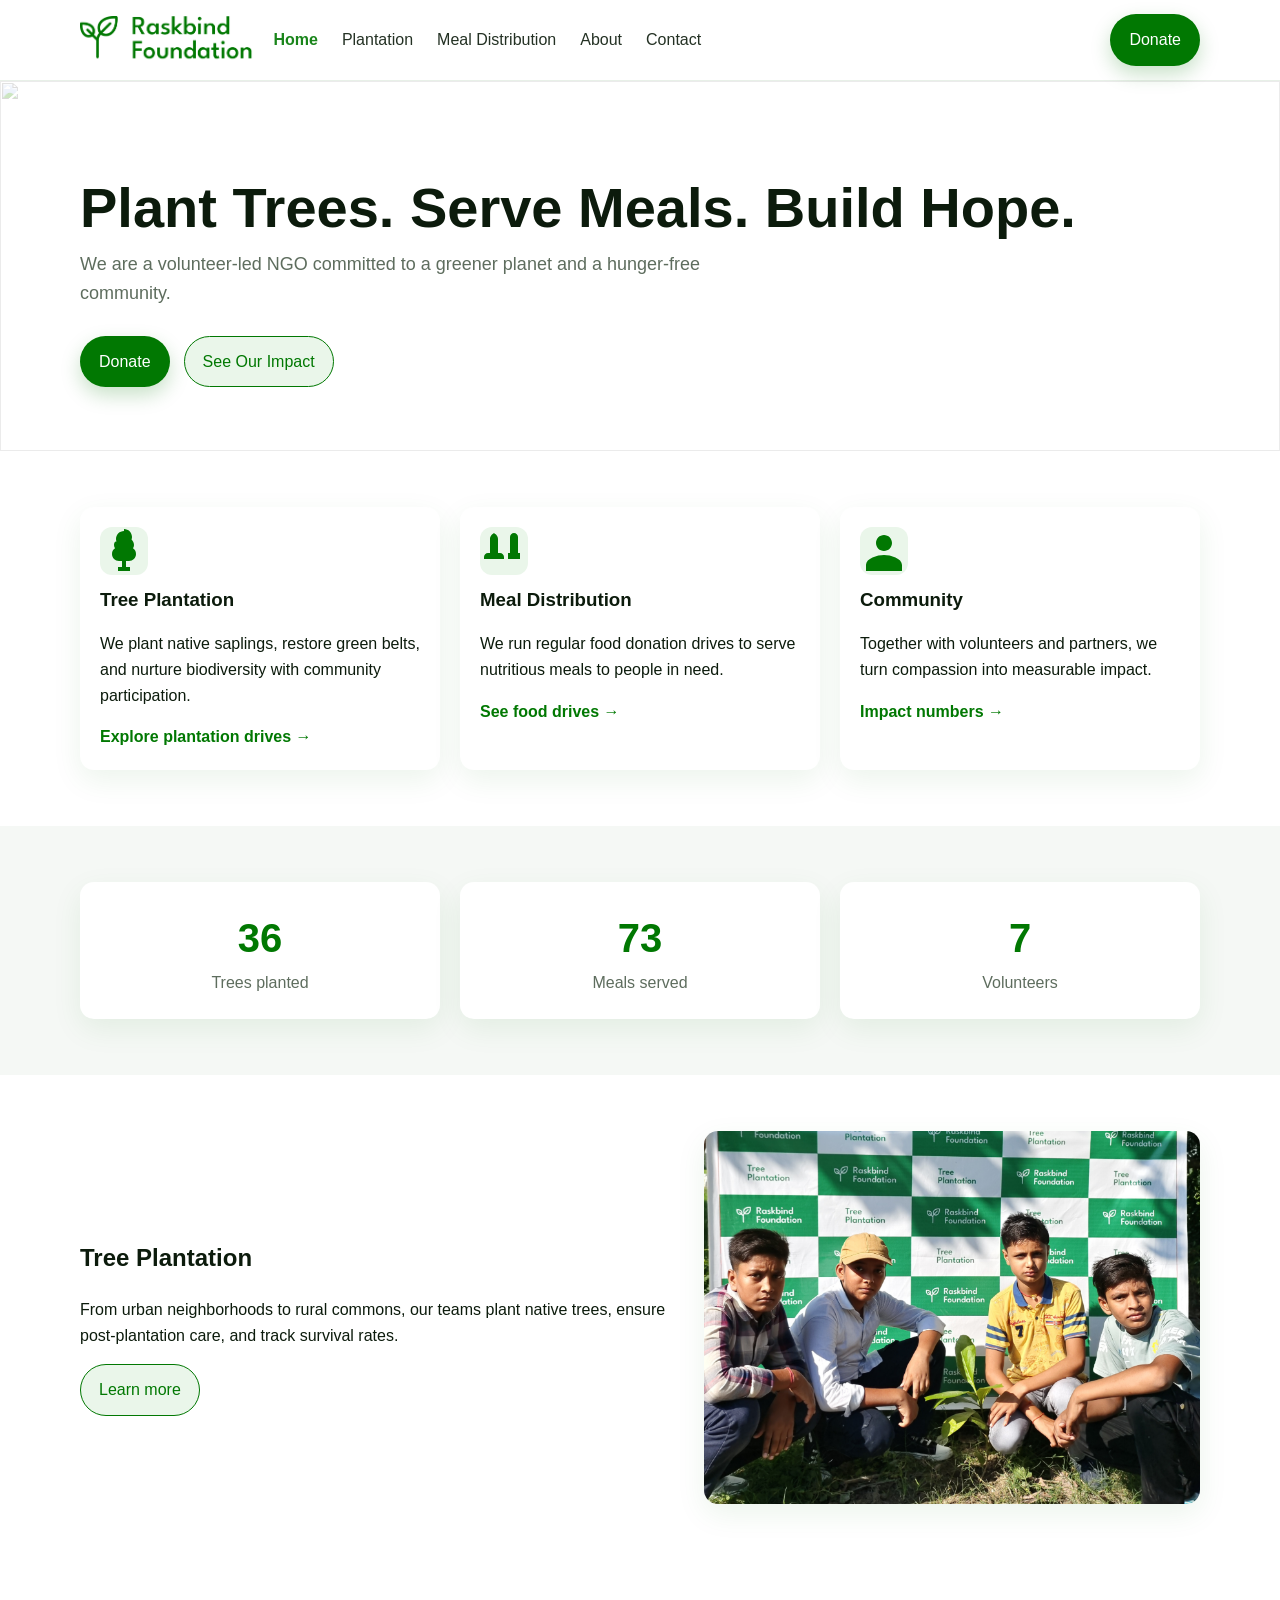
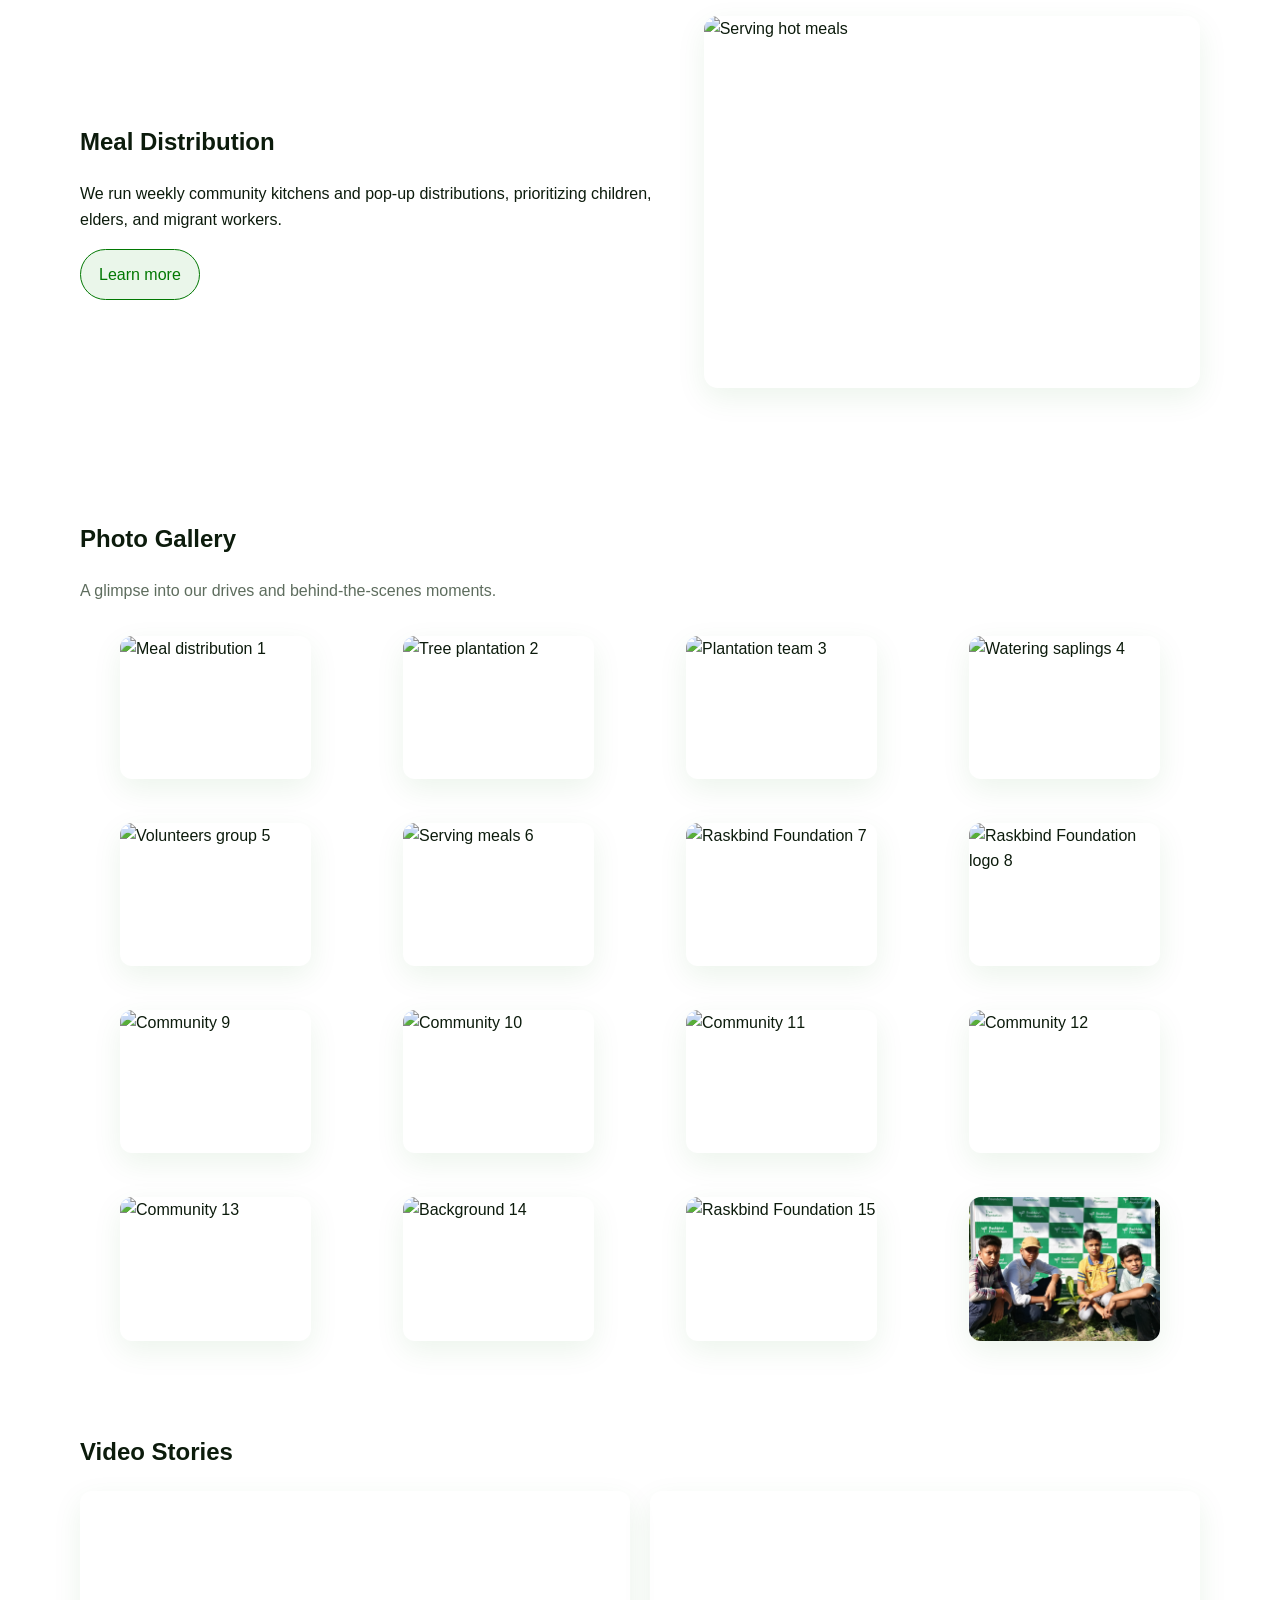
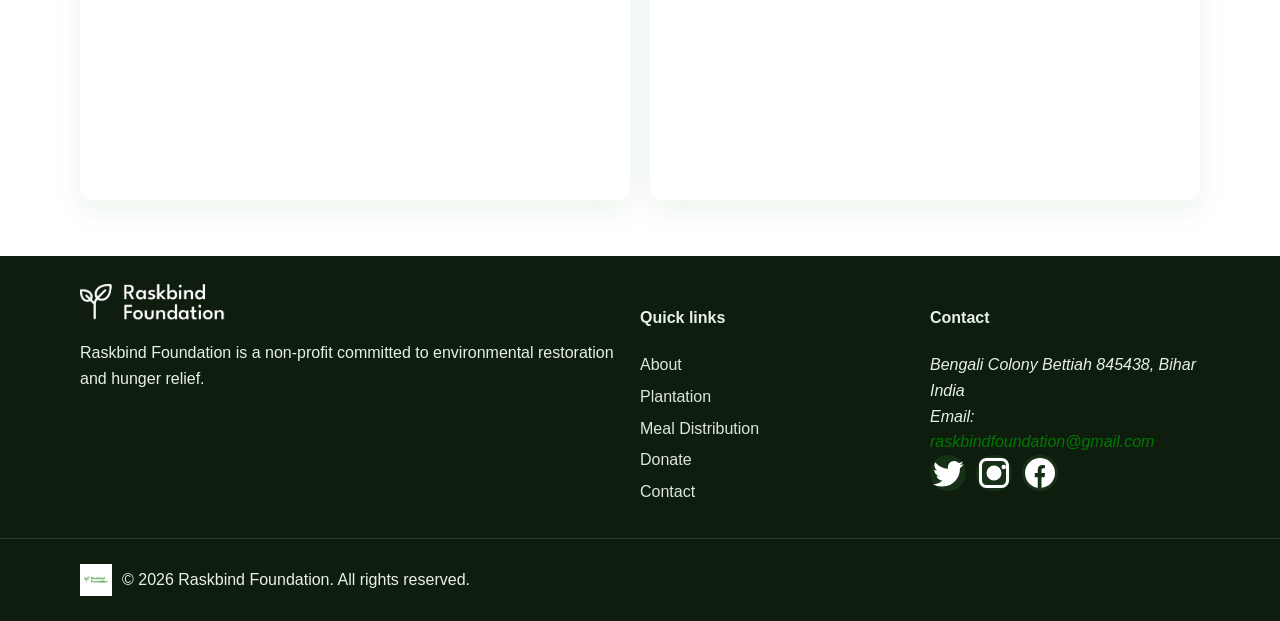
==== commit eecea119: "first commit" ====
--- a/index.html
+++ b/index.html
@@ -10,7 +10,7 @@
     content="Raskbind Foundation - Plant Trees. Serve Meals. Build Hope. Join our tree plantation and meal distribution drives." />
   <link rel="preload" href="assets/css/style.css" as="style" />
   <link rel="stylesheet" href="assets/css/style.css" />
-  <link rel="icon" href="Images/logo.svg" />
+  <link rel="icon" type="image/png" href="/images/favicon-foundation.png" />
 </head>
 
 <body>
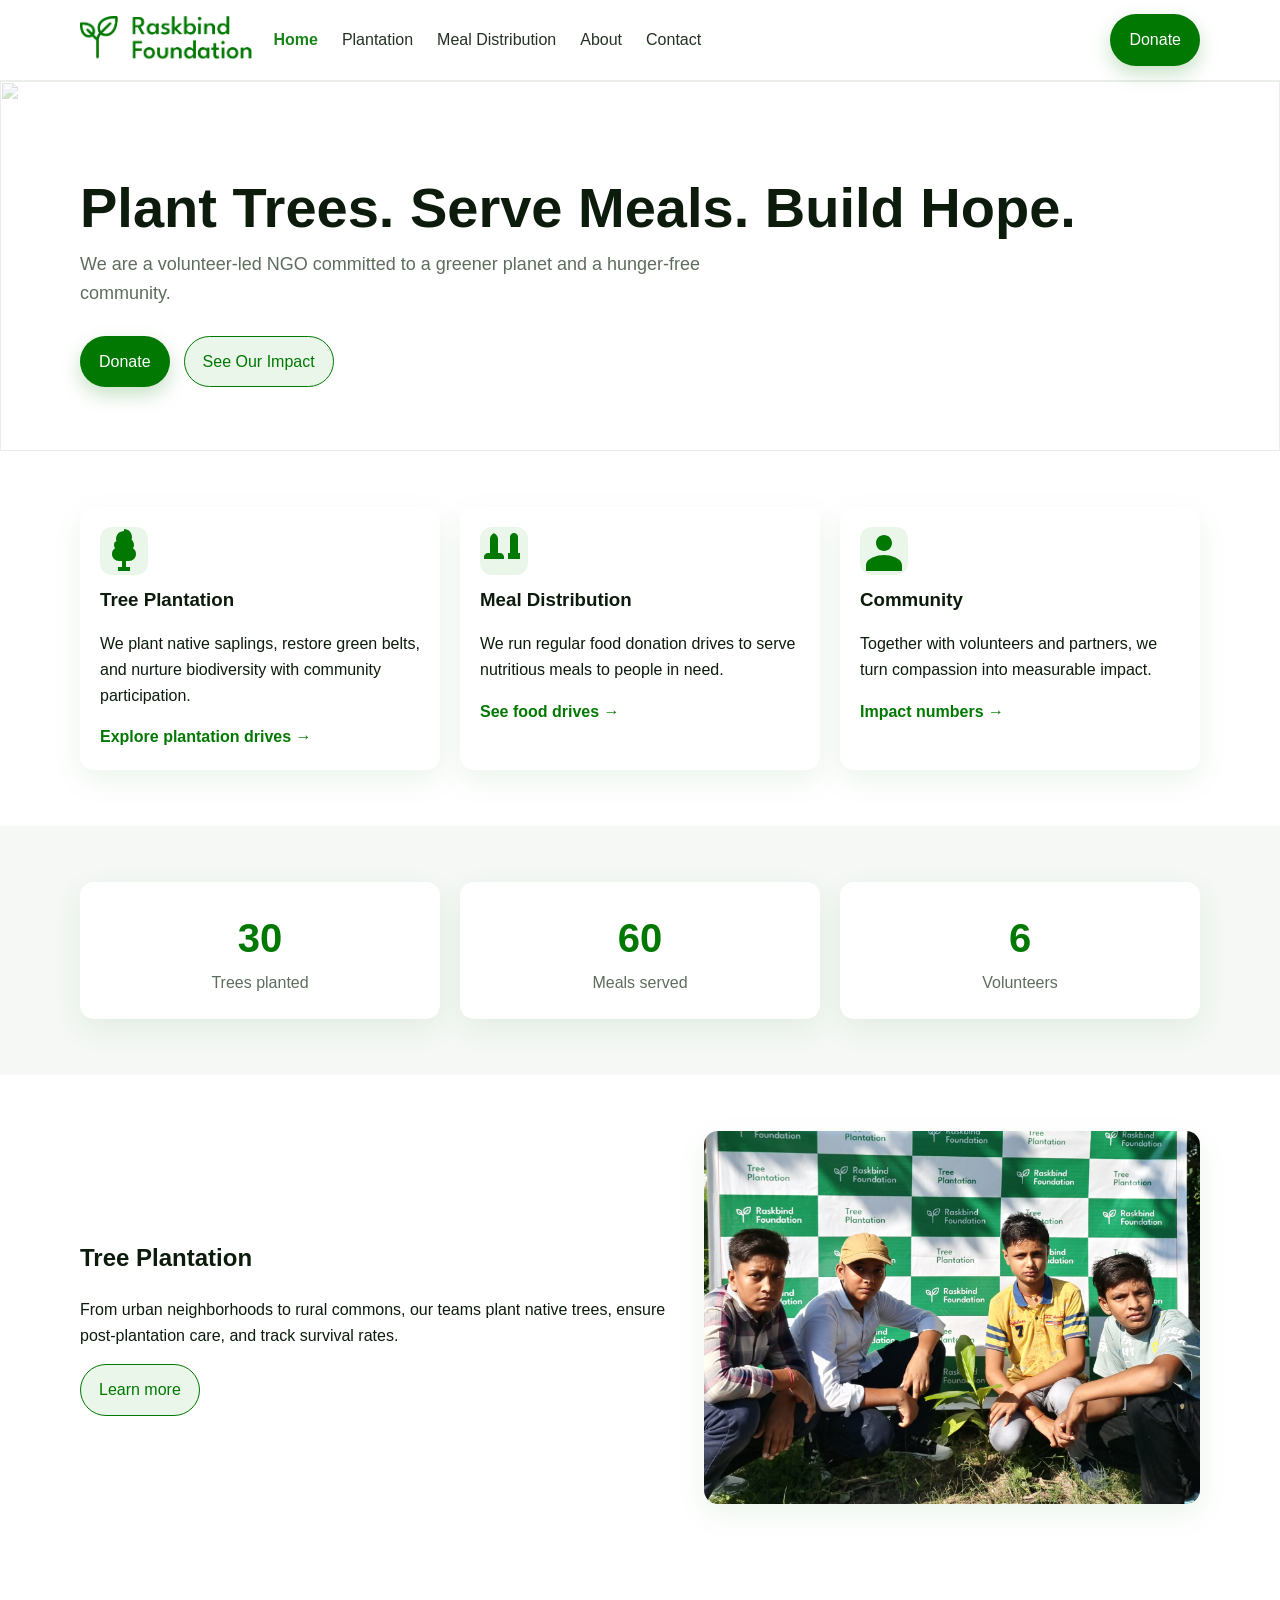
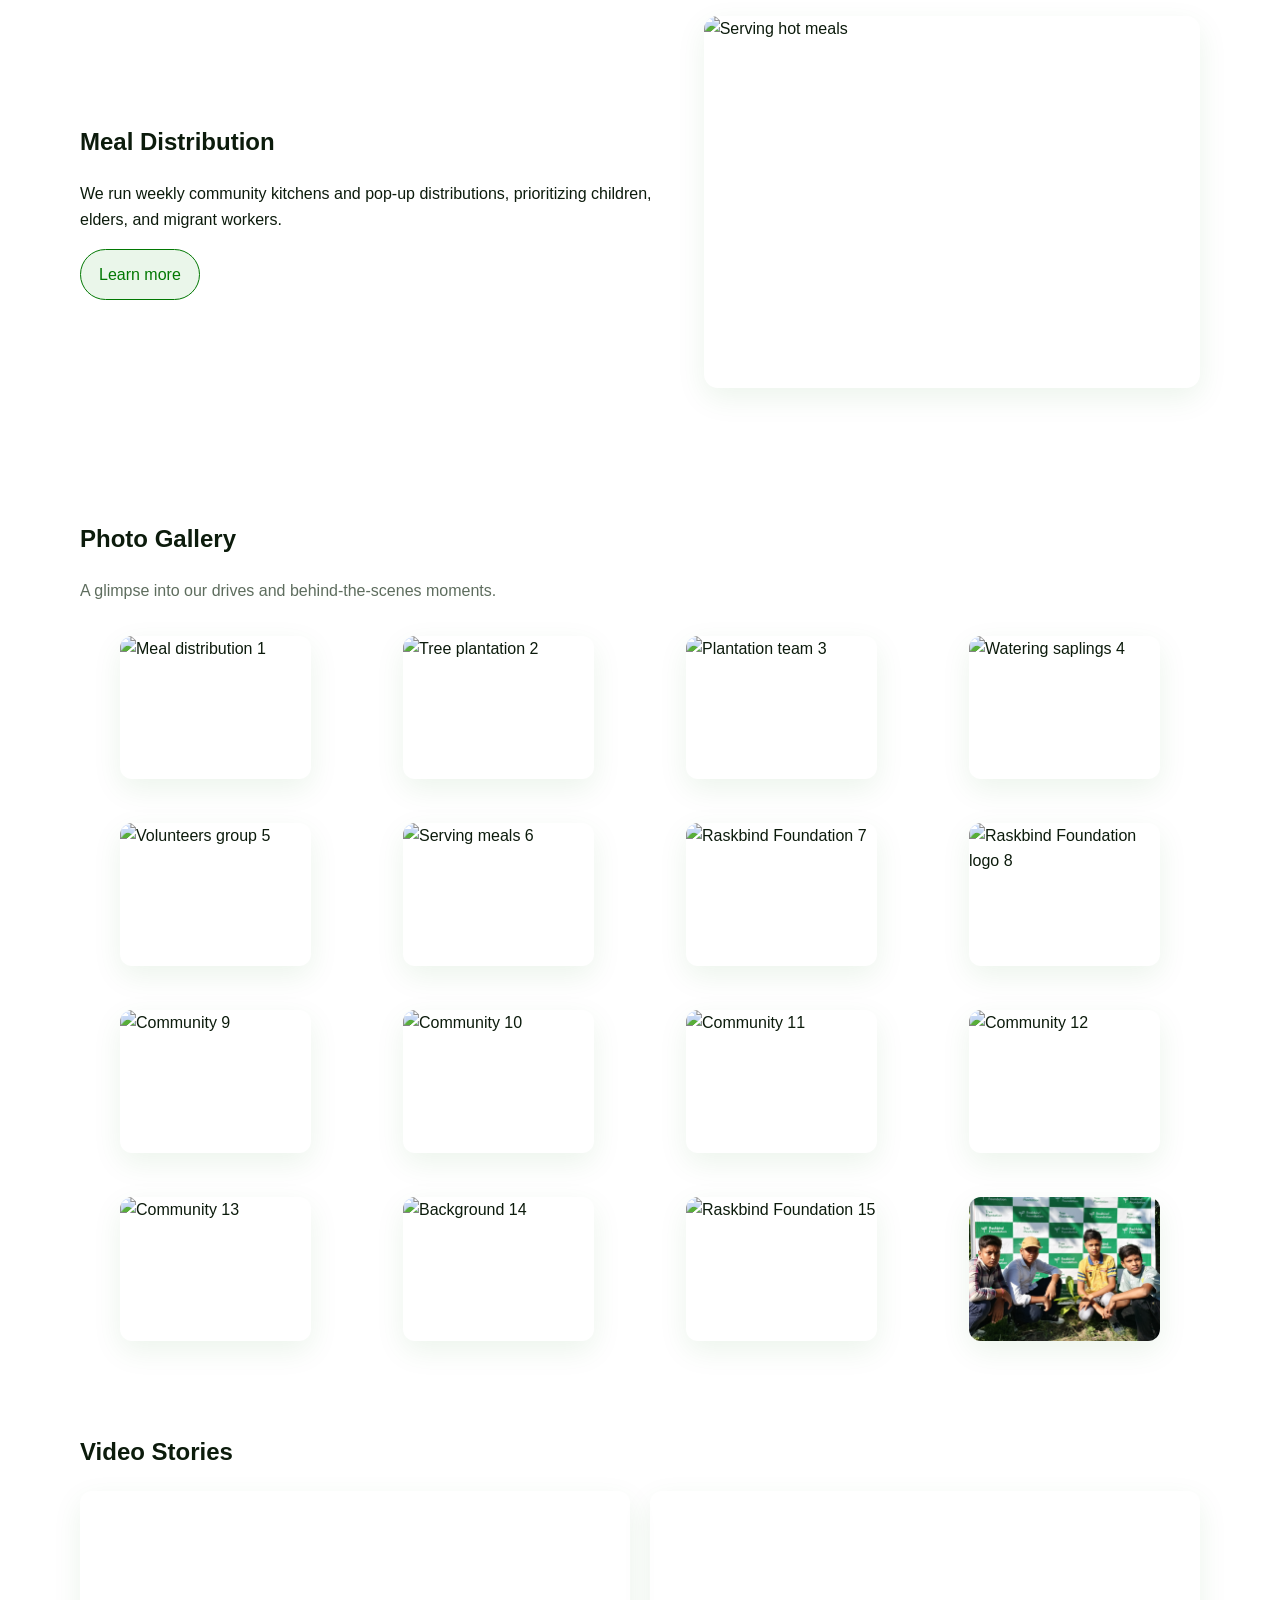
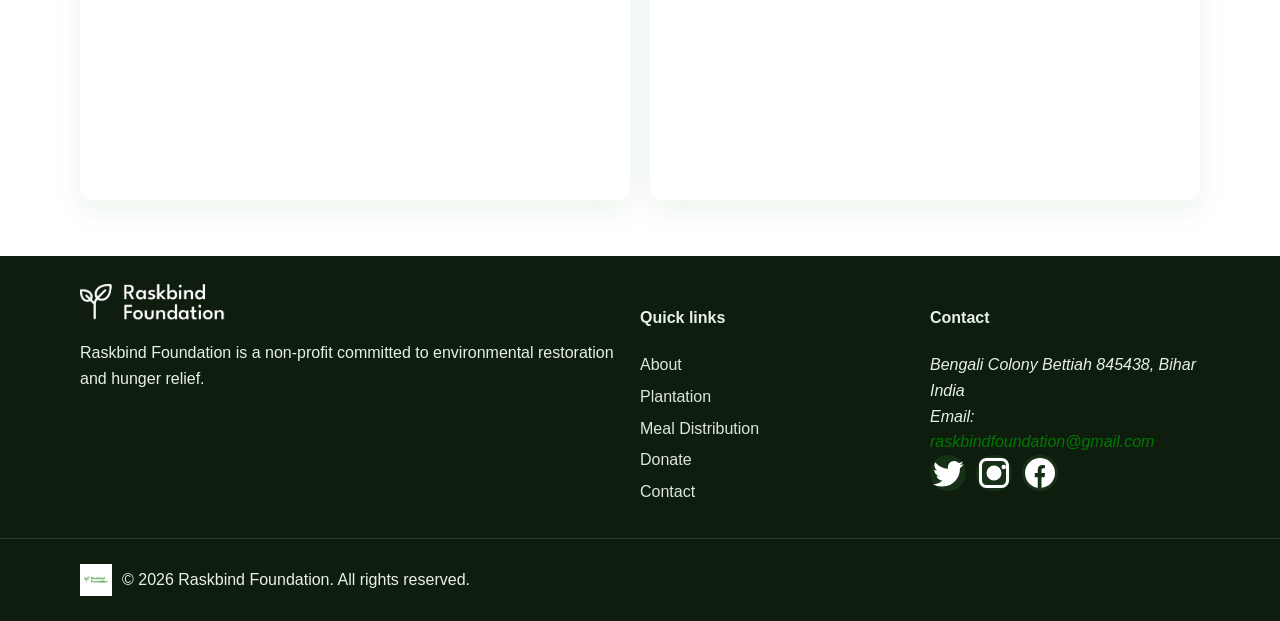
==== commit c7728cb2: "first commit" ====
--- a/index.html
+++ b/index.html
@@ -10,7 +10,7 @@
     content="Raskbind Foundation - Plant Trees. Serve Meals. Build Hope. Join our tree plantation and meal distribution drives." />
   <link rel="preload" href="assets/css/style.css" as="style" />
   <link rel="stylesheet" href="assets/css/style.css" />
-  <link rel="icon" type="image/png" href="/images/favicon-foundation.png" />
+  <link rel="icon" type="image/png" href="/Images/favicon-foundation.png" />
 </head>
 
 <body>
